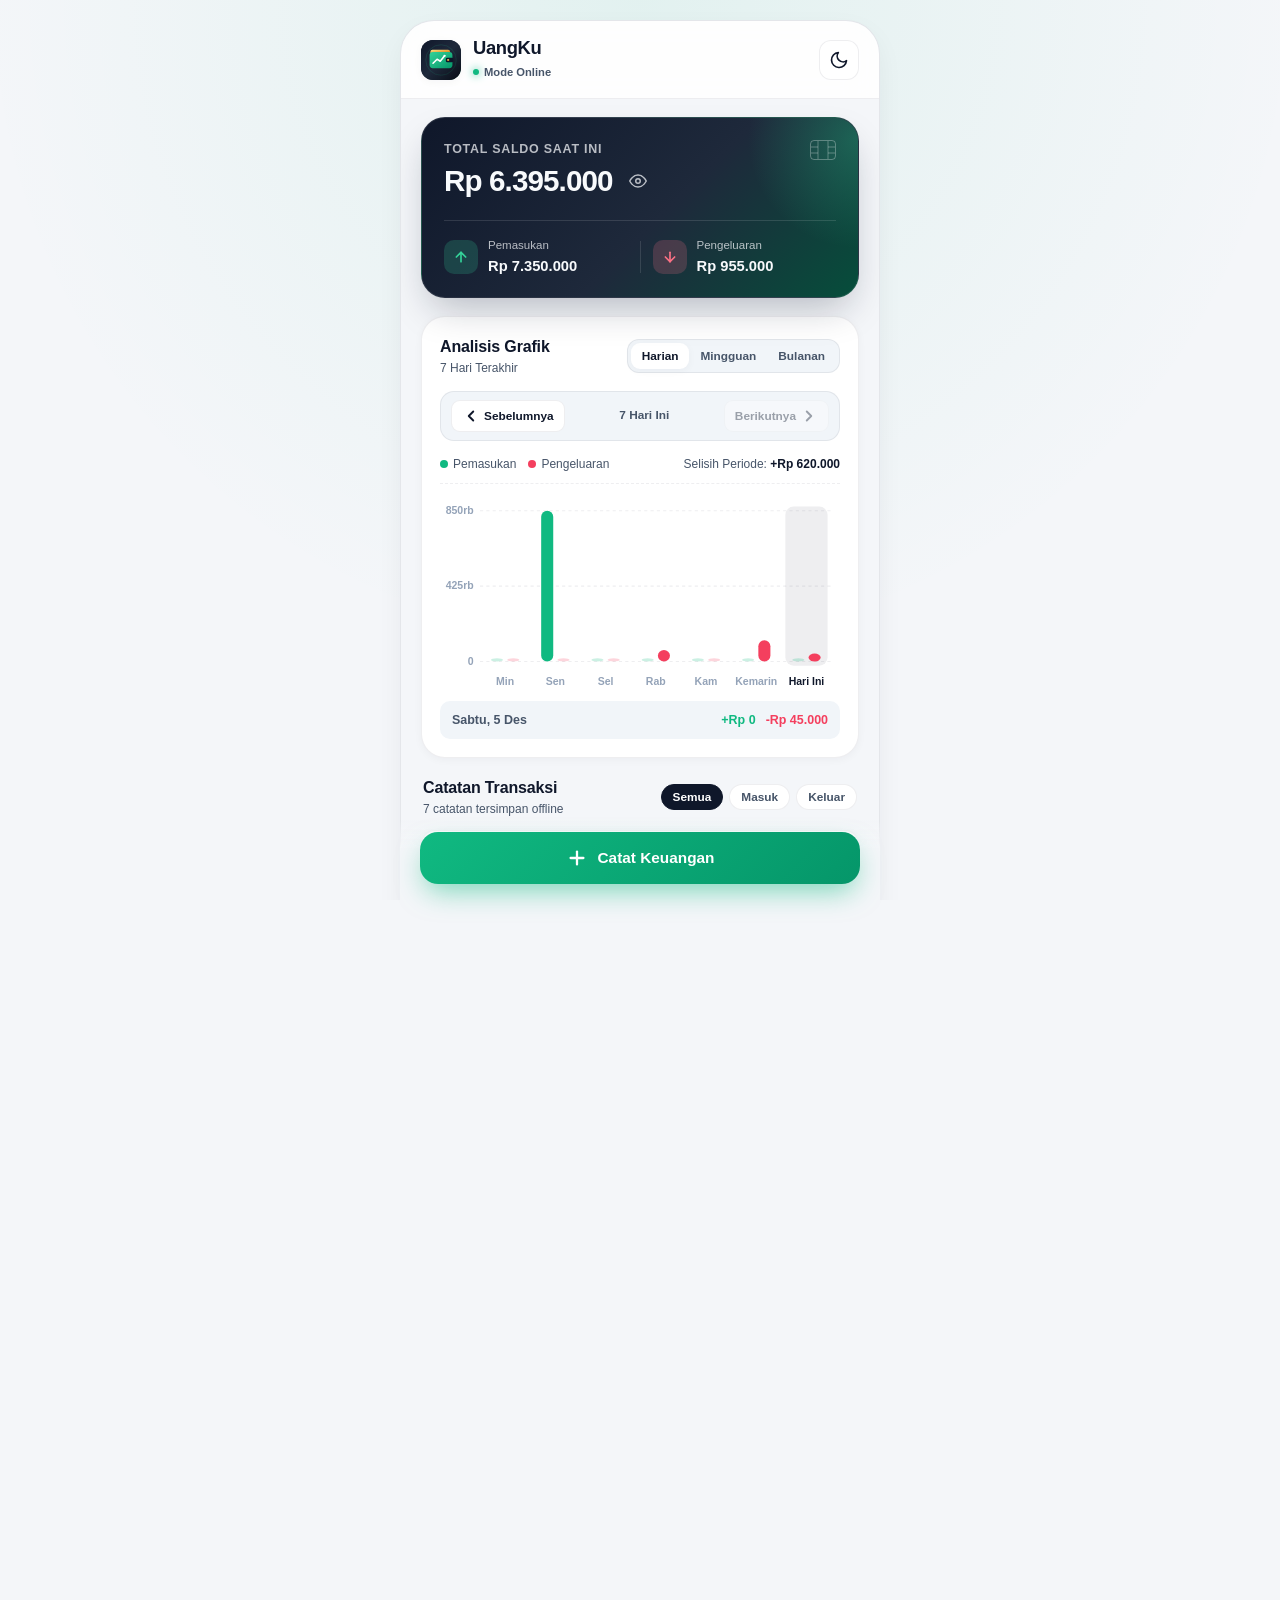
==== android-build/assets/index.html @ 5e8d602c "Aplikasi Android Pencatat Keuangan Simpel dan Ringan" ====
<!DOCTYPE html>
<html lang="id" data-theme="dark">
<head>
  <meta charset="UTF-8" />
  <meta name="viewport" content="width=device-width, initial-scale=1.0, maximum-scale=1.0, user-scalable=no, viewport-fit=cover" />
  <meta name="theme-color" content="#090D16" id="meta-theme-color" />
  <meta name="apple-mobile-web-app-capable" content="yes" />
  <meta name="apple-mobile-web-app-status-bar-style" content="black-translucent" />
  <meta name="apple-mobile-web-app-title" content="UangKu" />
  <meta name="description" content="UangKu — Aplikasi pencatat keuangan pribadi sederhana, tampilan premium, dengan grafik harian, mingguan, bulanan dan 100% offline." />
  
  <title>UangKu — Catatan Keuangan</title>
  <link rel="manifest" href="./manifest.json" />
  <link rel="icon" type="image/svg+xml" href="./icons/icon.svg" />
  <link rel="apple-touch-icon" href="./icons/icon-192.png" />
  <link rel="stylesheet" href="./styles.css" />
</head>
<body>
  <!-- Splash Screen / Opening Transition Mewah -->
  <div id="splash-screen" class="splash-screen">
    <div class="splash-content">
      <div class="splash-logo-glow"></div>
      <div class="splash-logo-wrapper">
        <svg viewBox="0 0 512 512" width="100%" height="100%" class="splash-svg-logo" aria-label="Logo UangKu">
          <defs>
            <linearGradient id="splashBg" x1="0%" y1="0%" x2="100%" y2="100%">
              <stop offset="0%" stop-color="#0F172A" />
              <stop offset="50%" stop-color="#1E293B" />
              <stop offset="100%" stop-color="#090D16" />
            </linearGradient>
            <linearGradient id="splashEmerald" x1="0%" y1="0%" x2="100%" y2="100%">
              <stop offset="0%" stop-color="#34D399" />
              <stop offset="100%" stop-color="#059669" />
            </linearGradient>
            <linearGradient id="splashGold" x1="0%" y1="0%" x2="100%" y2="100%">
              <stop offset="0%" stop-color="#FDE68A" />
              <stop offset="100%" stop-color="#D97706" />
            </linearGradient>
          </defs>
          <rect width="512" height="512" rx="115" fill="url(#splashBg)" />
          <circle cx="256" cy="256" r="195" fill="none" stroke="url(#splashEmerald)" stroke-width="5" opacity="0.28" />
          <!-- Kartu Emas Atas -->
          <path d="M146 124 H346 A26 26 0 0 1 372 150 V168 H120 V150 A26 26 0 0 1 146 124 Z" fill="url(#splashGold)" />
          <!-- Badan Dompet Hijau Zamrud -->
          <rect x="110" y="152" width="292" height="208" rx="40" fill="url(#splashEmerald)" />
          <!-- Garis Grafik Naik Putih -->
          <polyline points="154,298 206,246 246,272 302,202" fill="none" stroke="#FFFFFF" stroke-width="18" stroke-linecap="round" stroke-linejoin="round" />
          <circle cx="302" cy="202" r="12" fill="#FFFFFF" />
          <!-- Kancing Dompet Kanan -->
          <rect x="318" y="226" width="96" height="60" rx="18" fill="#0F172A" />
          <circle cx="348" cy="256" r="13" fill="url(#splashGold)" />
        </svg>
      </div>
      <h1 class="splash-title">UangKu</h1>
      <p class="splash-subtitle">Financial Simplicity &amp; Wealth</p>
      <div class="splash-spinner">
        <span class="spinner-dot"></span>
      </div>
    </div>
  </div>

  <div class="app-shell">
    <!-- Top App Bar -->
    <header class="app-header">
      <div class="brand">
        <div class="brand-logo" aria-hidden="true">
          <svg viewBox="0 0 512 512" width="100%" height="100%" class="header-svg-logo" aria-hidden="true">
            <defs>
              <linearGradient id="hdrBg" x1="0%" y1="0%" x2="100%" y2="100%">
                <stop offset="0%" stop-color="#0F172A" />
                <stop offset="50%" stop-color="#1E293B" />
                <stop offset="100%" stop-color="#090D16" />
              </linearGradient>
              <linearGradient id="hdrEmerald" x1="0%" y1="0%" x2="100%" y2="100%">
                <stop offset="0%" stop-color="#34D399" />
                <stop offset="100%" stop-color="#059669" />
              </linearGradient>
              <linearGradient id="hdrGold" x1="0%" y1="0%" x2="100%" y2="100%">
                <stop offset="0%" stop-color="#FDE68A" />
                <stop offset="100%" stop-color="#D97706" />
              </linearGradient>
            </defs>
            <rect width="512" height="512" rx="115" fill="url(#hdrBg)" />
            <circle cx="256" cy="256" r="195" fill="none" stroke="url(#hdrEmerald)" stroke-width="6" opacity="0.3" />
            <!-- Kartu Emas Atas -->
            <path d="M146 124 H346 A26 26 0 0 1 372 150 V168 H120 V150 A26 26 0 0 1 146 124 Z" fill="url(#hdrGold)" />
            <!-- Badan Dompet Hijau Zamrud -->
            <rect x="110" y="152" width="292" height="208" rx="40" fill="url(#hdrEmerald)" />
            <!-- Garis Grafik Naik Putih -->
            <polyline points="154,298 206,246 246,272 302,202" fill="none" stroke="#FFFFFF" stroke-width="20" stroke-linecap="round" stroke-linejoin="round" />
            <circle cx="302" cy="202" r="14" fill="#FFFFFF" />
            <!-- Kancing Dompet Kanan -->
            <rect x="318" y="226" width="96" height="60" rx="18" fill="#0F172A" />
            <circle cx="348" cy="256" r="14" fill="url(#hdrGold)" />
          </svg>
        </div>
        <div class="brand-text">
          <h1>UangKu</h1>
          <span class="status-badge" id="offline-badge">
            <span class="status-dot"></span>
            <span id="status-text">Mode Offline</span>
          </span>
        </div>
      </div>

      <div class="header-actions">
        <!-- Toggle Light / Dark Mode -->
        <button type="button" id="btn-theme-toggle" class="icon-btn" title="Ganti Tema Terang / Gelap" aria-label="Ganti Tema">
          <!-- Sun icon (shown in dark mode) -->
          <svg class="icon-sun" width="20" height="20" viewBox="0 0 24 24" fill="none" stroke="currentColor" stroke-width="2" stroke-linecap="round" stroke-linejoin="round">
            <circle cx="12" cy="12" r="5" />
            <line x1="12" y1="1" x2="12" y2="3" />
            <line x1="12" y1="21" x2="12" y2="23" />
            <line x1="4.22" y1="4.22" x2="5.64" y2="5.64" />
            <line x1="18.36" y1="18.36" x2="19.78" y2="19.78" />
            <line x1="1" y1="12" x2="3" y2="12" />
            <line x1="21" y1="12" x2="23" y2="12" />
            <line x1="4.22" y1="19.78" x2="5.64" y2="18.36" />
            <line x1="18.36" y1="5.64" x2="19.78" y2="4.22" />
          </svg>
          <!-- Moon icon (shown in light mode) -->
          <svg class="icon-moon" width="20" height="20" viewBox="0 0 24 24" fill="none" stroke="currentColor" stroke-width="2" stroke-linecap="round" stroke-linejoin="round">
            <path d="M21 12.79A9 9 0 1 1 11.21 3 7 7 0 0 0 21 12.79z" />
          </svg>
        </button>
      </div>
    </header>

    <!-- Main Scrollable Content -->
    <main class="app-content">
      <!-- Premium Hero Balance Card -->
      <section class="balance-card" aria-label="Ringkasan Saldo">
        <div class="balance-card-glow"></div>
        <div class="balance-top">
          <div>
            <p class="balance-label">Total Saldo Saat Ini</p>
            <div class="balance-amount-row">
              <h2 id="total-balance" class="balance-amount">Rp 0</h2>
              <button type="button" id="btn-toggle-visibility" class="eye-btn" aria-label="Sembunyikan atau tampilkan nominal">
                <svg id="eye-open" width="18" height="18" viewBox="0 0 24 24" fill="none" stroke="currentColor" stroke-width="2" stroke-linecap="round" stroke-linejoin="round">
                  <path d="M1 12s4-8 11-8 11 8 11 8-4 8-11 8-11-8-11-8z" />
                  <circle cx="12" cy="12" r="3" />
                </svg>
                <svg id="eye-closed" class="hidden" width="18" height="18" viewBox="0 0 24 24" fill="none" stroke="currentColor" stroke-width="2" stroke-linecap="round" stroke-linejoin="round">
                  <path d="M17.94 17.94A10.07 10.07 0 0 1 12 20c-7 0-11-8-11-8a18.45 18.45 0 0 1 5.06-5.94M9.9 4.24A9.12 9.12 0 0 1 12 4c7 0 11 8 11 8a18.5 18.5 0 0 1-2.16 3.19m-6.72-1.07a3 3 0 1 1-4.24-4.24" />
                  <line x1="1" y1="1" x2="23" y2="23" />
                </svg>
              </button>
            </div>
          </div>
          <span class="card-chip" aria-hidden="true">
            <svg width="26" height="20" viewBox="0 0 26 20" fill="none">
              <rect x="0.5" y="0.5" width="25" height="19" rx="3.5" stroke="currentColor" stroke-opacity="0.35"/>
              <path d="M8 1V19M18 1V19M1 7H8M18 7H25M1 13H8M18 13H25" stroke="currentColor" stroke-opacity="0.35"/>
            </svg>
          </span>
        </div>

        <div class="balance-stats">
          <div class="stat-box income">
            <div class="stat-icon">
              <svg width="16" height="16" viewBox="0 0 24 24" fill="none" stroke="currentColor" stroke-width="2.5" stroke-linecap="round" stroke-linejoin="round">
                <line x1="12" y1="19" x2="12" y2="5" />
                <polyline points="5 12 12 5 19 12" />
              </svg>
            </div>
            <div class="stat-info">
              <span>Pemasukan</span>
              <strong id="period-income">Rp 0</strong>
            </div>
          </div>

          <div class="stat-divider"></div>

          <div class="stat-box expense">
            <div class="stat-icon">
              <svg width="16" height="16" viewBox="0 0 24 24" fill="none" stroke="currentColor" stroke-width="2.5" stroke-linecap="round" stroke-linejoin="round">
                <line x1="12" y1="5" x2="12" y2="19" />
                <polyline points="19 12 12 19 5 12" />
              </svg>
            </div>
            <div class="stat-info">
              <span>Pengeluaran</span>
              <strong id="period-expense">Rp 0</strong>
            </div>
          </div>
        </div>
      </section>

      <!-- Financial Analytics Chart Section (Harian, Mingguan, Bulanan) -->
      <section class="card-surface chart-section" aria-label="Grafik Keuangan">
        <div class="section-header">
          <div>
            <h3 class="section-title">Analisis Grafik</h3>
            <p class="section-subtitle" id="chart-range-label">7 Hari Terakhir</p>
          </div>

          <!-- Period Segmented Control -->
          <div class="segmented-control" role="tablist" aria-label="Periode Grafik">
            <button type="button" role="tab" aria-selected="true" class="segment-btn active" data-period="daily">Harian</button>
            <button type="button" role="tab" aria-selected="false" class="segment-btn" data-period="weekly">Mingguan</button>
            <button type="button" role="tab" aria-selected="false" class="segment-btn" data-period="monthly">Bulanan</button>
          </div>
        </div>

        <!-- Navigation Slider / Stepper (Bisa geser ke hari/periode sebelumnya) -->
        <div class="chart-navigator" id="chart-navigator">
          <button type="button" id="btn-chart-prev" class="nav-arrow-btn" aria-label="Lihat periode sebelumnya" title="Geser ke hari/periode sebelumnya">
            <svg width="18" height="18" viewBox="0 0 24 24" fill="none" stroke="currentColor" stroke-width="2.5" stroke-linecap="round" stroke-linejoin="round">
              <polyline points="15 18 9 12 15 6" />
            </svg>
            <span class="nav-btn-text">Sebelumnya</span>
          </button>

          <span class="nav-current-window" id="chart-window-label">Rentang Terkini</span>

          <div class="nav-right-controls">
            <button type="button" id="btn-chart-reset" class="nav-reset-btn hidden" title="Kembali ke Hari Ini">
              Hari Ini
            </button>
            <button type="button" id="btn-chart-next" class="nav-arrow-btn" aria-label="Lihat periode berikutnya" title="Geser ke hari/periode berikutnya" disabled>
              <span class="nav-btn-text">Berikutnya</span>
              <svg width="18" height="18" viewBox="0 0 24 24" fill="none" stroke="currentColor" stroke-width="2.5" stroke-linecap="round" stroke-linejoin="round">
                <polyline points="9 18 15 12 9 6" />
              </svg>
            </button>
          </div>
        </div>

        <!-- Legend & Net Flow -->
        <div class="chart-meta">
          <div class="chart-legend">
            <span class="legend-item">
              <span class="legend-dot income-dot"></span> Pemasukan
            </span>
            <span class="legend-item">
              <span class="legend-dot expense-dot"></span> Pengeluaran
            </span>
          </div>
          <div class="chart-net" id="chart-net-summary">
            Selisih: <strong>Rp 0</strong>
          </div>
        </div>

        <!-- Interactive SVG Bar & Trend Chart -->
        <div class="chart-container" id="chart-container">
          <!-- Rendered dynamically by app.js -->
        </div>

        <!-- Selected Bar Detail Pill -->
        <div class="chart-tooltip-bar" id="chart-detail-bar">
          <span class="detail-period" id="detail-period-name">Pilih batang grafik untuk detail</span>
          <div class="detail-values">
            <span class="detail-in" id="detail-in">+Rp 0</span>
            <span class="detail-out" id="detail-out">-Rp 0</span>
          </div>
        </div>
      </section>

      <!-- Recent Transactions List -->
      <section class="transactions-section" aria-label="Riwayat Catatan">
        <div class="section-header tx-header">
          <div>
            <h3 class="section-title">Catatan Transaksi</h3>
            <p class="section-subtitle" id="tx-count-label">Semua catatan tersimpan di perangkat</p>
          </div>

          <!-- Simple Filter Pills -->
          <div class="filter-pills">
            <button type="button" class="pill-btn active" data-filter="all">Semua</button>
            <button type="button" class="pill-btn" data-filter="income">Masuk</button>
            <button type="button" class="pill-btn" data-filter="expense">Keluar</button>
          </div>
        </div>

        <!-- Fitur Search Transaksi -->
        <div class="search-box-wrapper">
          <svg class="search-icon" width="16" height="16" viewBox="0 0 24 24" fill="none" stroke="currentColor" stroke-width="2.5" stroke-linecap="round" stroke-linejoin="round">
            <circle cx="11" cy="11" r="8" />
            <line x1="21" y1="21" x2="16.65" y2="16.65" />
          </svg>
          <input
            type="search"
            id="tx-search-input"
            class="search-input"
            placeholder="Cari transaksi (contoh: makan, kopi, gaji)..."
            autocomplete="off"
          />
          <button type="button" id="btn-clear-search" class="clear-search-btn hidden" aria-label="Hapus pencarian">
            <svg width="14" height="14" viewBox="0 0 24 24" fill="none" stroke="currentColor" stroke-width="2.5" stroke-linecap="round" stroke-linejoin="round">
              <line x1="18" y1="6" x2="6" y2="18" />
              <line x1="6" y1="6" x2="18" y2="18" />
            </svg>
          </button>
        </div>

        <div id="transactions-list" class="transactions-list">
          <!-- Rendered dynamically by app.js -->
        </div>

        <!-- Pagination Controls (Next Page / Prev Page) -->
        <div class="pagination-container" id="pagination-container">
          <button type="button" id="btn-prev-page" class="page-nav-btn" disabled aria-label="Halaman Sebelumnya">
            <svg width="16" height="16" viewBox="0 0 24 24" fill="none" stroke="currentColor" stroke-width="2.5" stroke-linecap="round" stroke-linejoin="round">
              <polyline points="15 18 9 12 15 6" />
            </svg>
            <span>Sebelumnya</span>
          </button>
          <span class="page-indicator" id="page-indicator">Hal 1 dari 1</span>
          <button type="button" id="btn-next-page" class="page-nav-btn" disabled aria-label="Halaman Selanjutnya">
            <span>Next Page</span>
            <svg width="16" height="16" viewBox="0 0 24 24" fill="none" stroke="currentColor" stroke-width="2.5" stroke-linecap="round" stroke-linejoin="round">
              <polyline points="9 18 15 12 9 6" />
            </svg>
          </button>
        </div>
      </section>
    </main>

    <!-- Bottom Action Bar with Floating Add Button -->
    <div class="bottom-bar">
      <button type="button" id="btn-add-tx" class="fab-primary" aria-label="Catat Transaksi Baru">
        <svg width="22" height="22" viewBox="0 0 24 24" fill="none" stroke="currentColor" stroke-width="2.5" stroke-linecap="round" stroke-linejoin="round">
          <line x1="12" y1="5" x2="12" y2="19" />
          <line x1="5" y1="12" x2="19" y2="12" />
        </svg>
        <span>Catat Keuangan</span>
      </button>
    </div>
  </div>

  <!-- Modal Bottom Sheet: Tambah / Edit Catatan -->
  <div id="tx-modal" class="modal-overlay hidden" role="dialog" aria-modal="true" aria-labelledby="modal-title">
    <div class="modal-sheet">
      <div class="sheet-handle"></div>
      <div class="modal-header">
        <h3 id="modal-title">Catat Keuangan</h3>
        <button type="button" id="btn-close-modal" class="icon-btn close-btn" aria-label="Tutup">
          <svg width="20" height="20" viewBox="0 0 24 24" fill="none" stroke="currentColor" stroke-width="2" stroke-linecap="round" stroke-linejoin="round">
            <line x1="18" y1="6" x2="6" y2="18" />
            <line x1="6" y1="6" x2="18" y2="18" />
          </svg>
        </button>
      </div>

      <form id="tx-form" autocomplete="off">
        <input type="hidden" id="tx-id" value="" />

        <!-- Type Switcher (Pengeluaran / Pemasukan) -->
        <div class="type-switcher">
          <button type="button" class="type-btn active expense-mode" data-type="expense" id="type-expense">
            <svg width="16" height="16" viewBox="0 0 24 24" fill="none" stroke="currentColor" stroke-width="2.5" stroke-linecap="round" stroke-linejoin="round">
              <line x1="12" y1="5" x2="12" y2="19" />
              <polyline points="19 12 12 19 5 12" />
            </svg>
            Pengeluaran
          </button>
          <button type="button" class="type-btn income-mode" data-type="income" id="type-income">
            <svg width="16" height="16" viewBox="0 0 24 24" fill="none" stroke="currentColor" stroke-width="2.5" stroke-linecap="round" stroke-linejoin="round">
              <line x1="12" y1="19" x2="12" y2="5" />
              <polyline points="5 12 12 5 19 12" />
            </svg>
            Pemasukan
          </button>
        </div>

        <!-- Nominal Input -->
        <div class="form-group amount-input-group">
          <label for="tx-amount">Nominal (Rp)</label>
          <div class="amount-field-wrapper">
            <span class="currency-prefix">Rp</span>
            <input
              type="text"
              inputmode="numeric"
              id="tx-amount"
              placeholder="0"
              required
              aria-required="true"
            />
          </div>
          <!-- Quick Nominal Chips -->
          <div class="quick-amounts">
            <button type="button" class="chip-amount" data-val="10000">+10 Rb</button>
            <button type="button" class="chip-amount" data-val="25000">+25 Rb</button>
            <button type="button" class="chip-amount" data-val="50000">+50 Rb</button>
            <button type="button" class="chip-amount" data-val="100000">+100 Rb</button>
          </div>
        </div>

        <!-- Category Grid -->
        <div class="form-group">
          <label>Kategori</label>
          <div class="category-grid" id="category-grid">
            <!-- Populated by JS based on income/expense -->
          </div>
        </div>

        <!-- Note Row -->
        <div class="form-group">
          <label for="tx-note">Catatan (Opsional)</label>
          <input type="text" id="tx-note" placeholder="Contoh: Makan siang" maxlength="60" />
        </div>

        <!-- Date & Time Row -->
        <div class="form-row">
          <div class="form-group flex-1">
            <label for="tx-date">Tanggal</label>
            <input type="date" id="tx-date" required />
          </div>
          <div class="form-group time-group">
            <label for="tx-time">Jam</label>
            <input type="time" id="tx-time" required />
          </div>
        </div>

        <div class="modal-actions">
          <button type="button" id="btn-delete-tx" class="btn-danger hidden">
            <svg width="16" height="16" viewBox="0 0 24 24" fill="none" stroke="currentColor" stroke-width="2.5" stroke-linecap="round" stroke-linejoin="round">
              <polyline points="3 6 5 6 21 6"></polyline>
              <path d="M19 6v14a2 2 0 0 1-2 2H7a2 2 0 0 1-2-2V6m3 0V4a2 2 0 0 1 2-2h4a2 2 0 0 1 2 2v2"></path>
              <line x1="10" y1="11" x2="10" y2="17"></line>
              <line x1="14" y1="11" x2="14" y2="17"></line>
            </svg>
            Hapus Catatan
          </button>
          <button type="submit" class="btn-submit" id="btn-save-tx">Simpan Catatan</button>
        </div>
      </form>
    </div>
  </div>

  <!-- Dialog Konfirmasi Hapus Transaksi -->
  <div id="delete-confirm-modal" class="modal-overlay hidden" role="dialog" aria-modal="true" aria-labelledby="confirm-title">
    <div class="modal-sheet confirm-sheet">
      <div class="confirm-icon-box">
        <svg width="28" height="28" viewBox="0 0 24 24" fill="none" stroke="currentColor" stroke-width="2.5" stroke-linecap="round" stroke-linejoin="round">
          <polyline points="3 6 5 6 21 6"></polyline>
          <path d="M19 6v14a2 2 0 0 1-2 2H7a2 2 0 0 1-2-2V6m3 0V4a2 2 0 0 1 2-2h4a2 2 0 0 1 2 2v2"></path>
          <line x1="10" y1="11" x2="10" y2="17"></line>
          <line x1="14" y1="11" x2="14" y2="17"></line>
        </svg>
      </div>
      <h3 id="confirm-title" class="confirm-title">Hapus Catatan Ini?</h3>
      <p class="confirm-desc" id="confirm-tx-info">Catatan transaksi yang dipilih akan dihapus secara permanen dari perangkat Anda.</p>
      <div class="confirm-actions">
        <button type="button" id="btn-cancel-delete" class="btn-cancel">Batal</button>
        <button type="button" id="btn-confirm-delete" class="btn-confirm-danger">Ya, Hapus</button>
      </div>
    </div>
  </div>

  <script src="./app.js"></script>
</body>
</html>
---- android-build/assets/styles.css ----
/* ==========================================================================
   UangKu — Clean Minimalist Light / Dark Premium Design System
   100% Offline Ready (System UI Fonts & Native SVG Graphics)
   ========================================================================== */

:root {
  /* Light Theme (Clean Minimalist) */
  --bg-primary: #F4F6F9;
  --bg-surface: #FFFFFF;
  --bg-elevated: #F1F5F9;
  --bg-glass: rgba(255, 255, 255, 0.86);
  --text-primary: #0F172A;
  --text-secondary: #475569;
  --text-muted: #94A3B8;
  --border-subtle: rgba(15, 23, 42, 0.07);
  --border-focus: rgba(16, 185, 129, 0.45);

  /* Brand & Semantic Accents */
  --accent-primary: #10B981;
  --accent-primary-dark: #059669;
  --accent-soft: rgba(16, 185, 129, 0.12);

  --income-color: #10B981;
  --income-soft: rgba(16, 185, 129, 0.12);
  --expense-color: #F43F5E;
  --expense-soft: rgba(244, 63, 94, 0.12);

  /* Hero Card (Always Rich Premium Contrast) */
  --hero-bg: linear-gradient(135deg, #0F172A 0%, #1E293B 55%, #064E3B 100%);
  --hero-text: #F8FAFC;
  --hero-subtext: rgba(248, 250, 252, 0.72);

  /* Shadows & Radii */
  --shadow-sm: 0 2px 8px rgba(15, 23, 42, 0.04);
  --shadow-md: 0 10px 30px -5px rgba(15, 23, 42, 0.07);
  --shadow-hero: 0 18px 38px -10px rgba(15, 23, 42, 0.28);
  --radius-xl: 24px;
  --radius-lg: 18px;
  --radius-md: 14px;
  --radius-sm: 10px;
}

html[data-theme="dark"] {
  --bg-primary: #090D16;
  --bg-surface: #121826;
  --bg-elevated: #1E293B;
  --bg-glass: rgba(18, 24, 38, 0.85);
  --text-primary: #F8FAFC;
  --text-secondary: #94A3B8;
  --text-muted: #64748B;
  --border-subtle: rgba(255, 255, 255, 0.07);
  --border-focus: rgba(52, 211, 153, 0.5);

  --accent-primary: #10B981;
  --accent-primary-dark: #059669;
  --accent-soft: rgba(16, 185, 129, 0.15);

  --income-color: #34D399;
  --income-soft: rgba(52, 211, 153, 0.14);
  --expense-color: #FB7185;
  --expense-soft: rgba(251, 113, 133, 0.14);

  --hero-bg: linear-gradient(135deg, #131C31 0%, #0F172A 50%, #064E3B 100%);
  --shadow-sm: 0 2px 10px rgba(0, 0, 0, 0.25);
  --shadow-md: 0 12px 32px -4px rgba(0, 0, 0, 0.4);
  --shadow-hero: 0 20px 42px -10px rgba(0, 0, 0, 0.6);
}

/* Reset & Base */
*,
*::before,
*::after {
  box-sizing: border-box;
  margin: 0;
  padding: 0;
  -webkit-tap-highlight-color: transparent;
}

html,
body {
  height: 100%;
  background-color: var(--bg-primary);
  color: var(--text-primary);
  font-family: -apple-system, BlinkMacSystemFont, "Segoe UI", Roboto, "Plus Jakarta Sans", Inter, Helvetica, Arial, sans-serif;
  font-size: 16px;
  line-height: 1.5;
  -webkit-font-smoothing: antialiased;
  transition: background-color 0.25s ease, color 0.25s ease;
  overflow-x: hidden;
}

button,
input {
  font-family: inherit;
  color: inherit;
  border: none;
  background: none;
  outline: none;
}

button {
  cursor: pointer;
  user-select: none;
}

.hidden {
  display: none !important;
}

/* Splash Screen / Opening Transition Mewah */
.splash-screen {
  position: fixed;
  inset: 0;
  z-index: 9999;
  background: radial-gradient(circle at 50% 30%, #1E293B 0%, #0F172A 50%, #090D16 100%);
  display: flex;
  align-items: center;
  justify-content: center;
  transition: opacity 0.6s cubic-bezier(0.22, 1, 0.36, 1), visibility 0.6s ease;
  pointer-events: all;
}

.splash-screen.fade-out {
  opacity: 0;
  visibility: hidden;
  pointer-events: none;
}

.splash-content {
  display: flex;
  flex-direction: column;
  align-items: center;
  text-align: center;
  position: relative;
  animation: splashPop 0.8s cubic-bezier(0.22, 1, 0.36, 1) forwards;
}

@keyframes splashPop {
  0% {
    opacity: 0;
    transform: scale(0.85) translateY(20px);
  }
  100% {
    opacity: 1;
    transform: scale(1) translateY(0);
  }
}

.splash-logo-glow {
  position: absolute;
  top: -20px;
  width: 140px;
  height: 140px;
  border-radius: 50%;
  background: radial-gradient(circle, rgba(16, 185, 129, 0.35) 0%, transparent 70%);
  filter: blur(10px);
  animation: pulseGlow 2.5s infinite ease-in-out;
}

@keyframes pulseGlow {
  0%, 100% { transform: scale(1); opacity: 0.6; }
  50% { transform: scale(1.25); opacity: 0.9; }
}

.splash-logo-wrapper {
  width: 88px;
  height: 88px;
  border-radius: 24px;
  overflow: hidden;
  position: relative;
  z-index: 2;
  box-shadow: 0 16px 36px -8px rgba(0, 0, 0, 0.6), 0 0 0 1px rgba(255, 255, 255, 0.12);
  margin-bottom: 16px;
  display: flex;
  align-items: center;
  justify-content: center;
}

.splash-img,
.splash-svg-logo {
  width: 100%;
  height: 100%;
  object-fit: cover;
  display: block;
}

.splash-title {
  font-size: 1.75rem;
  font-weight: 800;
  letter-spacing: -0.02em;
  color: #FFFFFF;
  margin-bottom: 4px;
  background: linear-gradient(135deg, #FFFFFF 0%, #E2E8F0 60%, #34D399 100%);
  -webkit-background-clip: text;
  -webkit-text-fill-color: transparent;
}

.splash-subtitle {
  font-size: 0.8rem;
  color: rgba(248, 250, 252, 0.65);
  font-weight: 500;
  letter-spacing: 0.05em;
  margin-bottom: 24px;
}

.splash-spinner {
  display: flex;
  align-items: center;
  justify-content: center;
  width: 28px;
  height: 28px;
  border-radius: 50%;
  border: 2.5px solid rgba(255, 255, 255, 0.1);
  border-top-color: var(--accent-primary);
  animation: spin 0.8s linear infinite;
}

@keyframes spin {
  to { transform: rotate(360deg); }
}
.app-shell {
  max-width: 480px;
  min-height: 100dvh;
  margin: 0 auto;
  display: flex;
  flex-direction: column;
  position: relative;
  padding-bottom: 96px;
}

@media (min-width: 520px) {
  body {
    padding: 20px 0;
    background-image: radial-gradient(circle at 50% 0%, rgba(16, 185, 129, 0.08), transparent 60%);
  }
  .app-shell {
    min-height: calc(100dvh - 40px);
    border-radius: 34px;
    border: 1px solid var(--border-subtle);
    box-shadow: var(--shadow-md);
    background-color: var(--bg-primary);
    overflow: hidden;
  }
}

/* Header */
.app-header {
  position: sticky;
  top: 0;
  z-index: 20;
  display: flex;
  align-items: center;
  justify-content: space-between;
  padding: 16px 20px;
  background: var(--bg-glass);
  backdrop-filter: blur(16px);
  -webkit-backdrop-filter: blur(16px);
  border-bottom: 1px solid var(--border-subtle);
}

.brand {
  display: flex;
  align-items: center;
  gap: 12px;
}

.brand-logo {
  width: 40px;
  height: 40px;
  border-radius: 12px;
  overflow: hidden;
  box-shadow: var(--shadow-sm);
  flex-shrink: 0;
  display: flex;
  align-items: center;
  justify-content: center;
  background: var(--hero-bg);
}

.brand-logo img,
.header-svg-logo {
  width: 100%;
  height: 100%;
  object-fit: cover;
  display: block;
}

.brand-text h1 {
  font-size: 1.15rem;
  font-weight: 800;
  letter-spacing: -0.02em;
  line-height: 1.15;
}

.status-badge {
  display: inline-flex;
  align-items: center;
  gap: 5px;
  font-size: 0.7rem;
  font-weight: 600;
  color: var(--text-secondary);
  margin-top: 2px;
}

.status-dot {
  width: 6px;
  height: 6px;
  border-radius: 50%;
  background-color: var(--income-color);
  box-shadow: 0 0 8px var(--income-color);
}

.header-actions {
  display: flex;
  align-items: center;
  gap: 8px;
}

.icon-btn {
  width: 40px;
  height: 40px;
  border-radius: 12px;
  background-color: var(--bg-surface);
  border: 1px solid var(--border-subtle);
  display: inline-flex;
  align-items: center;
  justify-content: center;
  color: var(--text-primary);
  transition: transform 0.15s ease, background-color 0.2s ease;
}

.icon-btn:active {
  transform: scale(0.93);
}

.install-pill {
  width: auto;
  padding: 0 12px;
  gap: 6px;
  font-size: 0.78rem;
  font-weight: 700;
  color: var(--accent-primary);
  border-color: var(--border-focus);
  background: var(--accent-soft);
}

html[data-theme="dark"] .icon-sun {
  display: block;
}
html[data-theme="dark"] .icon-moon {
  display: none;
}
html[data-theme="light"] .icon-sun {
  display: none;
}
html[data-theme="light"] .icon-moon {
  display: block;
}

/* Main Content */
.app-content {
  padding: 18px 20px;
  display: flex;
  flex-direction: column;
  gap: 18px;
}

/* Hero Balance Card */
.balance-card {
  position: relative;
  overflow: hidden;
  border-radius: var(--radius-xl);
  background: var(--hero-bg);
  color: var(--hero-text);
  padding: 22px 22px 20px;
  box-shadow: var(--shadow-hero);
  border: 1px solid rgba(255, 255, 255, 0.1);
}

.balance-card-glow {
  position: absolute;
  top: -50%;
  right: -25%;
  width: 220px;
  height: 220px;
  background: radial-gradient(circle, rgba(52, 211, 153, 0.28) 0%, transparent 70%);
  pointer-events: none;
}

.balance-top {
  display: flex;
  justify-content: space-between;
  align-items: flex-start;
  position: relative;
  z-index: 1;
}

.balance-label {
  font-size: 0.78rem;
  font-weight: 600;
  text-transform: uppercase;
  letter-spacing: 0.06em;
  color: var(--hero-subtext);
  margin-bottom: 4px;
}

.balance-amount-row {
  display: flex;
  align-items: center;
  gap: 10px;
}

.balance-amount {
  font-size: 1.85rem;
  font-weight: 800;
  letter-spacing: -0.03em;
  line-height: 1.2;
}

.eye-btn {
  color: var(--hero-subtext);
  padding: 6px;
  border-radius: 8px;
  display: inline-flex;
  align-items: center;
  justify-content: center;
  transition: color 0.2s, background-color 0.2s;
}

.eye-btn:hover {
  color: #FFFFFF;
  background: rgba(255, 255, 255, 0.1);
}

.card-chip {
  color: rgba(255, 255, 255, 0.85);
}

.balance-stats {
  margin-top: 22px;
  padding-top: 16px;
  border-top: 1px solid rgba(255, 255, 255, 0.12);
  display: flex;
  align-items: center;
  justify-content: space-between;
  gap: 12px;
  position: relative;
  z-index: 1;
}

.stat-box {
  flex: 1;
  display: flex;
  align-items: center;
  gap: 10px;
  min-width: 0;
}

.stat-icon {
  width: 34px;
  height: 34px;
  border-radius: 10px;
  display: flex;
  align-items: center;
  justify-content: center;
  flex-shrink: 0;
}

.stat-box.income .stat-icon {
  background: rgba(52, 211, 153, 0.2);
  color: #34D399;
}

.stat-box.expense .stat-icon {
  background: rgba(251, 113, 133, 0.2);
  color: #FB7185;
}

.stat-info {
  display: flex;
  flex-direction: column;
  min-width: 0;
}

.stat-info span {
  font-size: 0.72rem;
  color: var(--hero-subtext);
}

.stat-info strong {
  font-size: 0.92rem;
  font-weight: 700;
  white-space: nowrap;
  overflow: hidden;
  text-overflow: ellipsis;
}

.stat-divider {
  width: 1px;
  height: 32px;
  background: rgba(255, 255, 255, 0.12);
}

/* Card Surface & Chart Section */
.card-surface {
  background-color: var(--bg-surface);
  border-radius: var(--radius-xl);
  padding: 18px;
  border: 1px solid var(--border-subtle);
  box-shadow: var(--shadow-sm);
}

.section-header {
  display: flex;
  align-items: center;
  justify-content: space-between;
  gap: 10px;
  flex-wrap: wrap;
}

.section-title {
  font-size: 1rem;
  font-weight: 700;
  letter-spacing: -0.01em;
}

.section-subtitle {
  font-size: 0.75rem;
  color: var(--text-secondary);
}

/* Segmented Control (Harian / Mingguan / Bulanan) */
.segmented-control {
  display: inline-flex;
  background-color: var(--bg-elevated);
  padding: 3px;
  border-radius: 12px;
  border: 1px solid var(--border-subtle);
}

.segment-btn {
  padding: 6px 11px;
  font-size: 0.74rem;
  font-weight: 600;
  color: var(--text-secondary);
  border-radius: 9px;
  transition: all 0.2s ease;
}

.segment-btn.active {
  background-color: var(--bg-surface);
  color: var(--text-primary);
  box-shadow: var(--shadow-sm);
}

/* Chart Navigator (Geser ke Hari/Periode Sebelumnya) */
.chart-navigator {
  display: flex;
  align-items: center;
  justify-content: space-between;
  gap: 8px;
  margin-top: 14px;
  padding: 8px 10px;
  background-color: var(--bg-elevated);
  border-radius: var(--radius-md);
  border: 1px solid var(--border-subtle);
}

.nav-arrow-btn {
  display: inline-flex;
  align-items: center;
  gap: 4px;
  padding: 6px 10px;
  border-radius: 9px;
  background-color: var(--bg-surface);
  border: 1px solid var(--border-subtle);
  color: var(--text-primary);
  font-size: 0.74rem;
  font-weight: 700;
  transition: all 0.15s ease;
}

.nav-arrow-btn:active:not(:disabled) {
  transform: scale(0.95);
  background-color: var(--accent-soft);
  color: var(--accent-primary);
}

.nav-arrow-btn:disabled {
  opacity: 0.38;
  cursor: not-allowed;
  pointer-events: none;
}

.nav-btn-text {
  display: inline;
}

@media (max-width: 360px) {
  .nav-btn-text {
    display: none;
  }
}

.nav-current-window {
  font-size: 0.74rem;
  font-weight: 700;
  color: var(--text-secondary);
  text-align: center;
  flex: 1;
  white-space: nowrap;
  overflow: hidden;
  text-overflow: ellipsis;
}

.nav-right-controls {
  display: flex;
  align-items: center;
  gap: 6px;
}

.nav-reset-btn {
  font-size: 0.7rem;
  font-weight: 700;
  padding: 5px 8px;
  border-radius: 8px;
  background-color: var(--accent-soft);
  color: var(--accent-primary);
  border: 1px solid var(--border-focus);
  transition: transform 0.15s ease;
}

.nav-reset-btn:active {
  transform: scale(0.93);
}

/* Chart Legend & Meta */
.chart-meta {
  display: flex;
  align-items: center;
  justify-content: space-between;
  margin-top: 14px;
  padding-bottom: 10px;
  border-bottom: 1px dashed var(--border-subtle);
  font-size: 0.75rem;
}

.chart-legend {
  display: flex;
  align-items: center;
  gap: 12px;
  color: var(--text-secondary);
}

.legend-item {
  display: inline-flex;
  align-items: center;
  gap: 5px;
  font-weight: 500;
}

.legend-dot {
  width: 8px;
  height: 8px;
  border-radius: 50%;
}

.income-dot {
  background-color: var(--income-color);
}

.expense-dot {
  background-color: var(--expense-color);
}

.chart-net {
  color: var(--text-secondary);
}

.chart-net strong {
  color: var(--text-primary);
  font-weight: 700;
}

/* Interactive SVG Chart Area */
.chart-container {
  width: 100%;
  height: 195px;
  margin-top: 12px;
  position: relative;
  user-select: none;
}

.chart-svg {
  width: 100%;
  height: 100%;
  overflow: visible;
}

.chart-grid-line {
  stroke: var(--border-subtle);
  stroke-dasharray: 3 3;
  stroke-width: 1;
}

.chart-axis-text {
  fill: var(--text-muted);
  font-size: 10px;
  font-weight: 600;
}

.chart-group {
  cursor: pointer;
}

.chart-group .bar-hit-area {
  fill: transparent;
  rx: 8px;
  transition: fill 0.15s ease;
}

.chart-group:hover .bar-hit-area,
.chart-group.selected .bar-hit-area {
  fill: var(--border-subtle);
}

.bar-income {
  fill: var(--income-color);
  transition: height 0.35s cubic-bezier(0.22, 1, 0.36, 1), y 0.35s cubic-bezier(0.22, 1, 0.36, 1);
}

.bar-expense {
  fill: var(--expense-color);
  transition: height 0.35s cubic-bezier(0.22, 1, 0.36, 1), y 0.35s cubic-bezier(0.22, 1, 0.36, 1);
}

.chart-group.selected .chart-axis-text {
  fill: var(--text-primary);
  font-weight: 800;
}

/* Selected Bar Detail Footer */
.chart-tooltip-bar {
  margin-top: 10px;
  padding: 10px 12px;
  border-radius: var(--radius-sm);
  background-color: var(--bg-elevated);
  display: flex;
  align-items: center;
  justify-content: space-between;
  font-size: 0.78rem;
}

.detail-period {
  font-weight: 600;
  color: var(--text-secondary);
}

.detail-values {
  display: flex;
  align-items: center;
  gap: 10px;
  font-weight: 700;
}

.detail-in {
  color: var(--income-color);
}

.detail-out {
  color: var(--expense-color);
}

/* Transactions List Section */
.transactions-section {
  display: flex;
  flex-direction: column;
  gap: 12px;
}

.tx-header {
  padding: 0 2px;
}

.filter-pills {
  display: flex;
  gap: 6px;
}

.pill-btn {
  padding: 5px 11px;
  border-radius: 999px;
  font-size: 0.74rem;
  font-weight: 600;
  color: var(--text-secondary);
  background-color: var(--bg-surface);
  border: 1px solid var(--border-subtle);
  transition: all 0.15s ease;
}

.pill-btn.active {
  background-color: var(--text-primary);
  color: var(--bg-surface);
  border-color: var(--text-primary);
}

/* Search Box Transaksi */
.search-box-wrapper {
  position: relative;
  display: flex;
  align-items: center;
  background-color: var(--bg-surface);
  border: 1px solid var(--border-subtle);
  border-radius: var(--radius-md);
  padding: 0 12px;
  box-shadow: var(--shadow-sm);
  transition: border-color 0.2s ease, box-shadow 0.2s ease;
}

.search-box-wrapper:focus-within {
  border-color: var(--border-focus);
  box-shadow: 0 0 0 3px var(--accent-soft);
}

.search-icon {
  color: var(--text-muted);
  flex-shrink: 0;
  margin-right: 8px;
}

.search-input {
  flex: 1;
  padding: 10px 0;
  font-size: 0.84rem;
  color: var(--text-primary);
  background: transparent;
  border: none;
  outline: none;
}

.search-input::placeholder {
  color: var(--text-muted);
}

.clear-search-btn {
  width: 24px;
  height: 24px;
  border-radius: 50%;
  background-color: var(--bg-elevated);
  color: var(--text-secondary);
  display: inline-flex;
  align-items: center;
  justify-content: center;
  flex-shrink: 0;
}

/* Pagination Controls (Next Page / Prev Page) */
.pagination-container {
  display: flex;
  align-items: center;
  justify-content: space-between;
  gap: 12px;
  margin-top: 14px;
  padding: 10px 14px;
  background-color: var(--bg-surface);
  border: 1px solid var(--border-subtle);
  border-radius: var(--radius-md);
  box-shadow: var(--shadow-sm);
}

.page-nav-btn {
  display: inline-flex;
  align-items: center;
  gap: 6px;
  padding: 8px 14px;
  border-radius: 10px;
  background-color: var(--bg-elevated);
  color: var(--text-primary);
  font-size: 0.78rem;
  font-weight: 700;
  border: 1px solid var(--border-subtle);
  transition: all 0.15s ease;
}

.page-nav-btn:hover:not(:disabled) {
  background-color: var(--accent-soft);
  color: var(--accent-primary);
  border-color: var(--border-focus);
}

.page-nav-btn:active:not(:disabled) {
  transform: scale(0.95);
}

.page-nav-btn:disabled {
  opacity: 0.35;
  cursor: not-allowed;
  pointer-events: none;
}

.page-indicator {
  font-size: 0.78rem;
  font-weight: 700;
  color: var(--text-secondary);
}

.tx-time-badge {
  display: inline-flex;
  align-items: center;
  gap: 4px;
  font-size: 0.7rem;
  color: var(--text-muted);
  margin-left: 6px;
}

.time-group {
  width: 120px;
}

#tx-time {
  width: 100%;
  background-color: var(--bg-elevated);
  border: 1.5px solid var(--border-subtle);
  border-radius: 12px;
  padding: 11px 12px;
  font-size: 0.86rem;
  font-weight: 600;
  color: var(--text-primary);
}

#tx-time:focus {
  border-color: var(--accent-primary);
}

.date-group-header {
  display: flex;
  justify-content: space-between;
  align-items: center;
  font-size: 0.74rem;
  font-weight: 700;
  color: var(--text-secondary);
  text-transform: uppercase;
  letter-spacing: 0.04em;
  padding: 6px 4px 2px;
}

.tx-item {
  position: relative;
  display: flex;
  align-items: center;
  justify-content: space-between;
  gap: 10px;
  padding: 12px 14px;
  background-color: var(--bg-surface);
  border: 1px solid var(--border-subtle);
  border-radius: var(--radius-lg);
  box-shadow: var(--shadow-sm);
  cursor: pointer;
  transition: transform 0.15s ease, border-color 0.15s ease, background-color 0.15s ease;
}

.tx-item:hover {
  border-color: var(--border-focus);
}

.tx-item:active {
  transform: scale(0.985);
}

.tx-right {
  display: flex;
  align-items: center;
  gap: 8px;
  flex-shrink: 0;
}

.tx-delete-inline-btn {
  width: 32px;
  height: 32px;
  border-radius: 9px;
  display: inline-flex;
  align-items: center;
  justify-content: center;
  color: var(--text-muted);
  background-color: var(--bg-elevated);
  border: 1px solid var(--border-subtle);
  opacity: 0.7;
  transition: all 0.15s ease;
}

.tx-delete-inline-btn:hover {
  opacity: 1;
  background-color: var(--expense-soft);
  color: var(--expense-color);
  border-color: rgba(244, 63, 94, 0.3);
}

.tx-delete-inline-btn:active {
  transform: scale(0.9);
}

.tx-left {
  display: flex;
  align-items: center;
  gap: 12px;
  min-width: 0;
}

.tx-cat-icon {
  width: 44px;
  height: 44px;
  border-radius: 14px;
  display: flex;
  align-items: center;
  justify-content: center;
  font-size: 1.25rem;
  flex-shrink: 0;
}

.tx-item.income .tx-cat-icon {
  background-color: var(--income-soft);
}

.tx-item.expense .tx-cat-icon {
  background-color: var(--expense-soft);
}

.tx-details {
  min-width: 0;
}

.tx-title {
  font-size: 0.92rem;
  font-weight: 700;
  color: var(--text-primary);
  white-space: nowrap;
  overflow: hidden;
  text-overflow: ellipsis;
}

.tx-meta {
  font-size: 0.76rem;
  color: var(--text-secondary);
  white-space: nowrap;
  overflow: hidden;
  text-overflow: ellipsis;
}

.tx-amount {
  font-size: 0.95rem;
  font-weight: 800;
  white-space: nowrap;
  flex-shrink: 0;
}

.tx-amount.income {
  color: var(--income-color);
}

.tx-amount.expense {
  color: var(--expense-color);
}

.empty-state {
  text-align: center;
  padding: 36px 20px;
  background-color: var(--bg-surface);
  border-radius: var(--radius-xl);
  border: 1px dashed var(--border-subtle);
  color: var(--text-secondary);
}

.empty-icon {
  font-size: 2.2rem;
  margin-bottom: 8px;
}

.empty-state h4 {
  font-size: 0.95rem;
  color: var(--text-primary);
  margin-bottom: 4px;
}

.empty-state p {
  font-size: 0.8rem;
}

/* Bottom Bar & Floating Action Button */
.bottom-bar {
  position: fixed;
  bottom: 0;
  left: 50%;
  transform: translateX(-50%);
  width: 100%;
  max-width: 480px;
  padding: 12px 20px calc(16px + env(safe-area-inset-bottom, 0px));
  background: linear-gradient(to top, var(--bg-primary) 65%, transparent);
  display: flex;
  justify-content: center;
  z-index: 15;
  pointer-events: none;
}

.fab-primary {
  pointer-events: auto;
  display: inline-flex;
  align-items: center;
  justify-content: center;
  gap: 10px;
  width: 100%;
  padding: 15px 24px;
  border-radius: 18px;
  background: linear-gradient(135deg, var(--accent-primary) 0%, var(--accent-primary-dark) 100%);
  color: #FFFFFF;
  font-size: 0.96rem;
  font-weight: 700;
  box-shadow: 0 12px 28px -6px rgba(16, 185, 129, 0.55);
  transition: transform 0.15s ease, box-shadow 0.2s ease;
}

.fab-primary:active {
  transform: scale(0.97);
}

/* Modal Bottom Sheet */
.modal-overlay {
  position: fixed;
  inset: 0;
  z-index: 50;
  background-color: rgba(9, 13, 22, 0.65);
  backdrop-filter: blur(6px);
  -webkit-backdrop-filter: blur(6px);
  display: flex;
  align-items: flex-end;
  justify-content: center;
  animation: fadeIn 0.2s ease;
}

.modal-sheet {
  width: 100%;
  max-width: 480px;
  background-color: var(--bg-surface);
  border-radius: 28px 28px 0 0;
  padding: 12px 20px calc(24px + env(safe-area-inset-bottom, 0px));
  border-top: 1px solid var(--border-subtle);
  box-shadow: var(--shadow-md);
  animation: slideUp 0.25s cubic-bezier(0.22, 1, 0.36, 1);
  max-height: 92dvh;
  overflow-y: auto;
}

@keyframes fadeIn {
  from { opacity: 0; }
  to { opacity: 1; }
}

@keyframes slideUp {
  from { transform: translateY(100%); }
  to { transform: translateY(0); }
}

.sheet-handle {
  width: 42px;
  height: 5px;
  border-radius: 999px;
  background-color: var(--border-subtle);
  margin: 0 auto 12px;
}

.modal-header {
  display: flex;
  align-items: center;
  justify-content: space-between;
  margin-bottom: 16px;
}

.modal-header h3 {
  font-size: 1.1rem;
  font-weight: 800;
}

.close-btn {
  width: 34px;
  height: 34px;
  border-radius: 10px;
}

/* Form Elements */
.type-switcher {
  display: grid;
  grid-template-columns: 1fr 1fr;
  gap: 8px;
  background-color: var(--bg-elevated);
  padding: 4px;
  border-radius: 14px;
  margin-bottom: 16px;
}

.type-btn {
  display: flex;
  align-items: center;
  justify-content: center;
  gap: 6px;
  padding: 10px;
  border-radius: 11px;
  font-size: 0.85rem;
  font-weight: 700;
  color: var(--text-secondary);
  transition: all 0.2s ease;
}

.type-btn.expense-mode.active {
  background-color: var(--expense-color);
  color: #FFFFFF;
  box-shadow: 0 4px 12px rgba(244, 63, 94, 0.3);
}

.type-btn.income-mode.active {
  background-color: var(--income-color);
  color: #FFFFFF;
  box-shadow: 0 4px 12px rgba(16, 185, 129, 0.3);
}

.form-group {
  margin-bottom: 15px;
}

.form-group label {
  display: block;
  font-size: 0.76rem;
  font-weight: 700;
  color: var(--text-secondary);
  margin-bottom: 6px;
}

.amount-field-wrapper {
  display: flex;
  align-items: center;
  background-color: var(--bg-elevated);
  border: 1.5px solid var(--border-subtle);
  border-radius: var(--radius-md);
  padding: 10px 14px;
  transition: border-color 0.2s;
}

.amount-field-wrapper:focus-within {
  border-color: var(--accent-primary);
}

.currency-prefix {
  font-size: 1.2rem;
  font-weight: 800;
  color: var(--text-secondary);
  margin-right: 8px;
}

#tx-amount {
  width: 100%;
  font-size: 1.45rem;
  font-weight: 800;
  color: var(--text-primary);
}

.quick-amounts {
  display: flex;
  gap: 6px;
  margin-top: 8px;
  flex-wrap: wrap;
}

.chip-amount {
  padding: 5px 10px;
  border-radius: 8px;
  background-color: var(--bg-elevated);
  border: 1px solid var(--border-subtle);
  font-size: 0.74rem;
  font-weight: 600;
  color: var(--text-secondary);
}

.chip-amount:active {
  background-color: var(--accent-soft);
  color: var(--accent-primary);
}

/* Category Selector */
.category-grid {
  display: grid;
  grid-template-columns: repeat(4, 1fr);
  gap: 8px;
}

.cat-option {
  display: flex;
  flex-direction: column;
  align-items: center;
  gap: 4px;
  padding: 10px 6px;
  border-radius: 12px;
  background-color: var(--bg-elevated);
  border: 1.5px solid transparent;
  font-size: 0.72rem;
  font-weight: 600;
  color: var(--text-secondary);
  transition: all 0.15s ease;
}

.cat-option .cat-emoji {
  font-size: 1.25rem;
}

.cat-option.active {
  border-color: var(--accent-primary);
  background-color: var(--accent-soft);
  color: var(--text-primary);
}

.form-row {
  display: flex;
  gap: 10px;
}

.flex-1 {
  flex: 1;
}

.date-group {
  width: 142px;
}

#tx-note,
#tx-date {
  width: 100%;
  background-color: var(--bg-elevated);
  border: 1.5px solid var(--border-subtle);
  border-radius: 12px;
  padding: 11px 12px;
  font-size: 0.86rem;
  font-weight: 600;
  color: var(--text-primary);
}

#tx-note:focus,
#tx-date:focus {
  border-color: var(--accent-primary);
}

.modal-actions {
  display: flex;
  gap: 10px;
  margin-top: 8px;
}

.btn-submit {
  flex: 1;
  padding: 14px;
  border-radius: 14px;
  background: linear-gradient(135deg, var(--accent-primary) 0%, var(--accent-primary-dark) 100%);
  color: #FFFFFF;
  font-size: 0.92rem;
  font-weight: 700;
}

.btn-danger {
  display: inline-flex;
  align-items: center;
  justify-content: center;
  gap: 6px;
  padding: 14px 18px;
  border-radius: 14px;
  background-color: var(--expense-soft);
  color: var(--expense-color);
  font-size: 0.9rem;
  font-weight: 700;
  border: 1px solid rgba(244, 63, 94, 0.25);
  transition: all 0.15s ease;
}

.btn-danger:active {
  transform: scale(0.96);
  background-color: rgba(244, 63, 94, 0.25);
}

/* Confirmation Modal Sheet */
.confirm-sheet {
  text-align: center;
  padding: 24px 20px calc(24px + env(safe-area-inset-bottom, 0px));
}

.confirm-icon-box {
  width: 56px;
  height: 56px;
  border-radius: 18px;
  background-color: var(--expense-soft);
  color: var(--expense-color);
  display: inline-flex;
  align-items: center;
  justify-content: center;
  margin-bottom: 14px;
}

.confirm-title {
  font-size: 1.15rem;
  font-weight: 800;
  color: var(--text-primary);
  margin-bottom: 6px;
}

.confirm-desc {
  font-size: 0.82rem;
  color: var(--text-secondary);
  line-height: 1.45;
  margin-bottom: 20px;
}

.confirm-actions {
  display: flex;
  gap: 10px;
}

.btn-cancel {
  flex: 1;
  padding: 13px;
  border-radius: 13px;
  background-color: var(--bg-elevated);
  border: 1px solid var(--border-subtle);
  font-size: 0.9rem;
  font-weight: 700;
  color: var(--text-primary);
}

.btn-confirm-danger {
  flex: 1.2;
  padding: 13px;
  border-radius: 13px;
  background-color: var(--expense-color);
  color: #FFFFFF;
  font-size: 0.9rem;
  font-weight: 700;
  box-shadow: 0 4px 14px rgba(244, 63, 94, 0.4);
}

.btn-cancel:active,
.btn-confirm-danger:active {
  transform: scale(0.96);
}

/* Install Instructions Sheet */
.install-intro {
  font-size: 0.85rem;
  color: var(--text-secondary);
  margin-bottom: 16px;
}

.step-list {
  list-style: none;
  display: flex;
  flex-direction: column;
  gap: 12px;
}

.step-list li {
  display: flex;
  align-items: flex-start;
  gap: 12px;
  padding: 12px;
  border-radius: 14px;
  background-color: var(--bg-elevated);
}

.step-num {
  width: 26px;
  height: 26px;
  border-radius: 50%;
  background-color: var(--accent-primary);
  color: #FFFFFF;
  font-size: 0.78rem;
  font-weight: 800;
  display: flex;
  align-items: center;
  justify-content: center;
  flex-shrink: 0;
}

.step-list strong {
  display: block;
  font-size: 0.86rem;
  margin-bottom: 2px;
}

.step-list p {
  font-size: 0.78rem;
  color: var(--text-secondary);
}
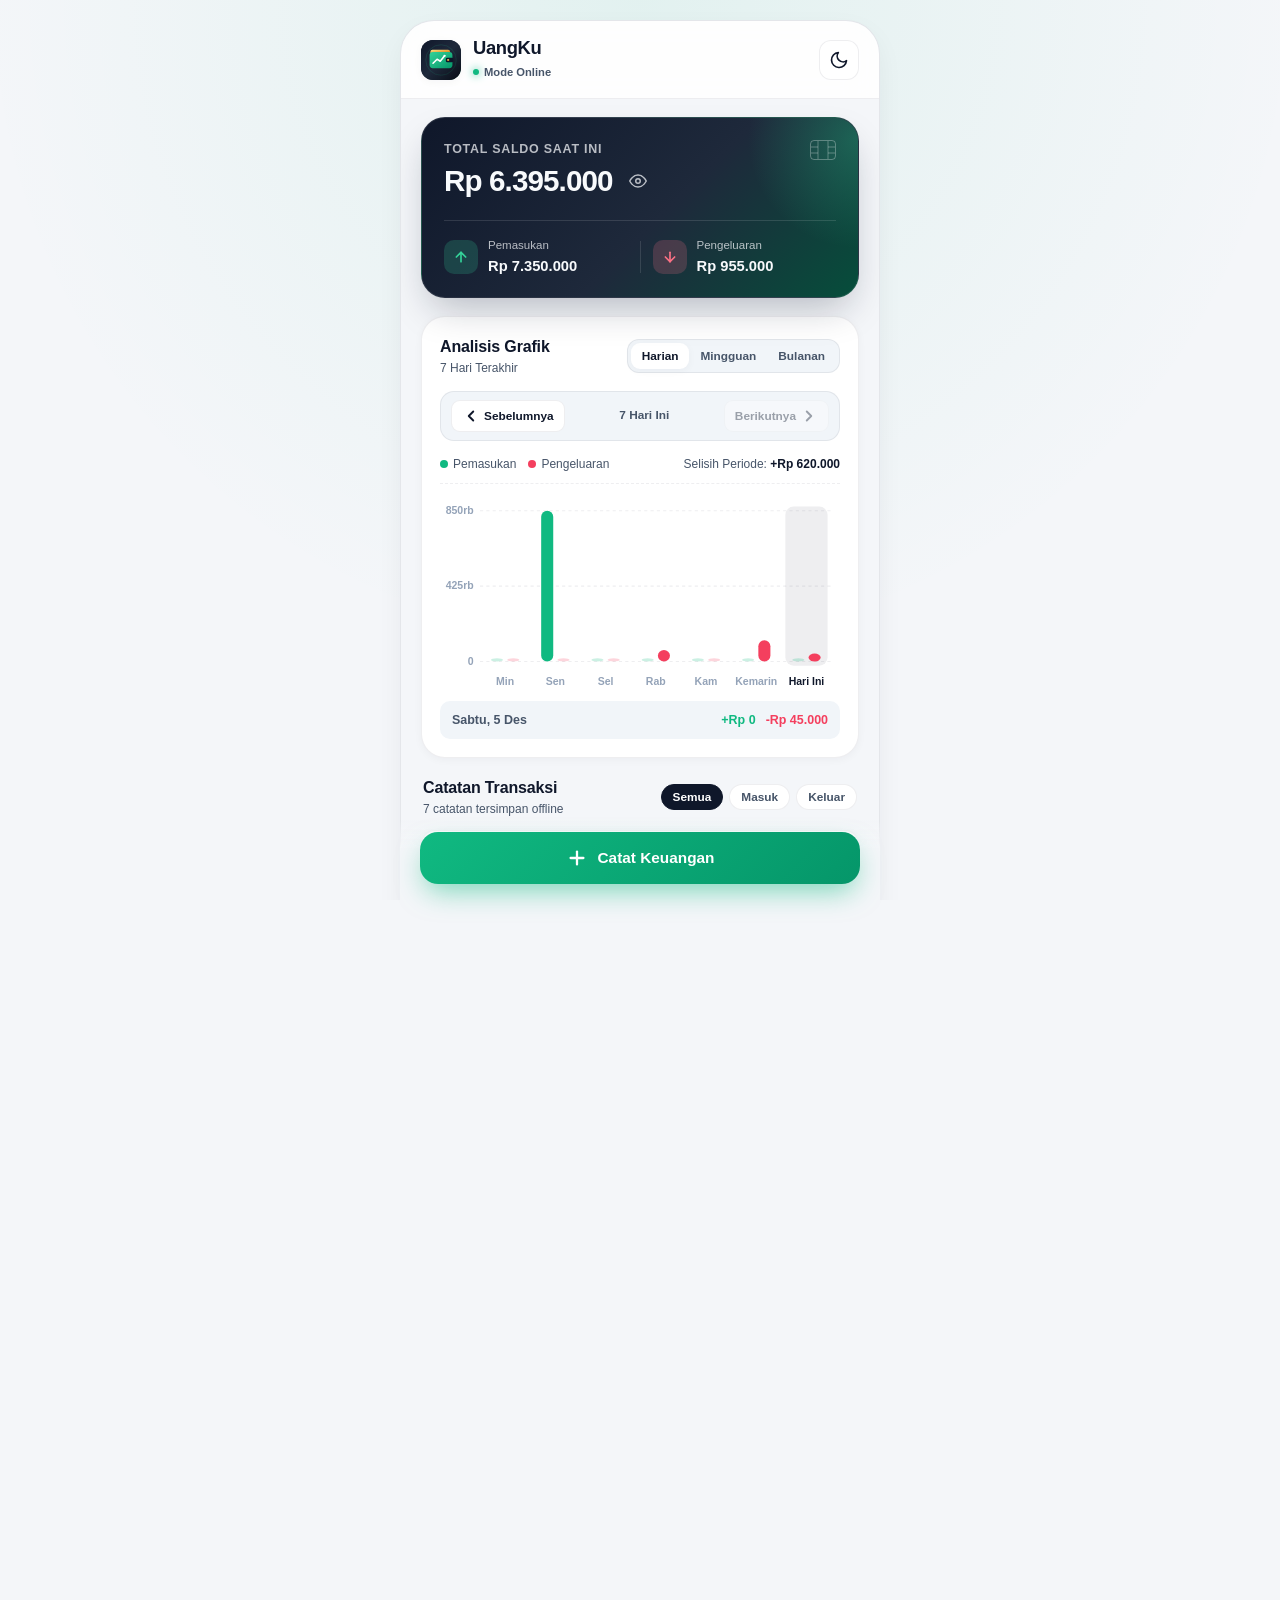
==== commit f5fce35a: "menambahkan credit" ====
--- a/android-build/assets/index.html
+++ b/android-build/assets/index.html
@@ -56,6 +56,7 @@
       <div class="splash-spinner">
         <span class="spinner-dot"></span>
       </div>
+      <p class="splash-credit">Created by <strong>MasPur</strong></p>
     </div>
   </div>
 
@@ -315,6 +316,11 @@
           </button>
         </div>
       </section>
+
+      <!-- Creator Credit Footer -->
+      <footer class="app-credit-footer" aria-label="Credit Pembuat Aplikasi">
+        <span>UangKu • Created by <strong>MasPur</strong></span>
+      </footer>
     </main>
 
     <!-- Bottom Action Bar with Floating Add Button -->
--- a/android-build/assets/styles.css
+++ b/android-build/assets/styles.css
@@ -217,6 +217,33 @@
 
 @keyframes spin {
   to { transform: rotate(360deg); }
+}
+
+.splash-credit {
+  margin-top: 26px;
+  font-size: 0.76rem;
+  color: rgba(248, 250, 252, 0.55);
+  letter-spacing: 0.06em;
+  text-transform: uppercase;
+}
+
+.splash-credit strong {
+  color: #34D399;
+  font-weight: 800;
+}
+
+/* Creator Credit Footer */
+.app-credit-footer {
+  text-align: center;
+  padding: 12px 0 6px;
+  font-size: 0.75rem;
+  color: var(--text-muted);
+  letter-spacing: 0.03em;
+}
+
+.app-credit-footer strong {
+  color: var(--accent-primary);
+  font-weight: 800;
 }
 .app-shell {
   max-width: 480px;
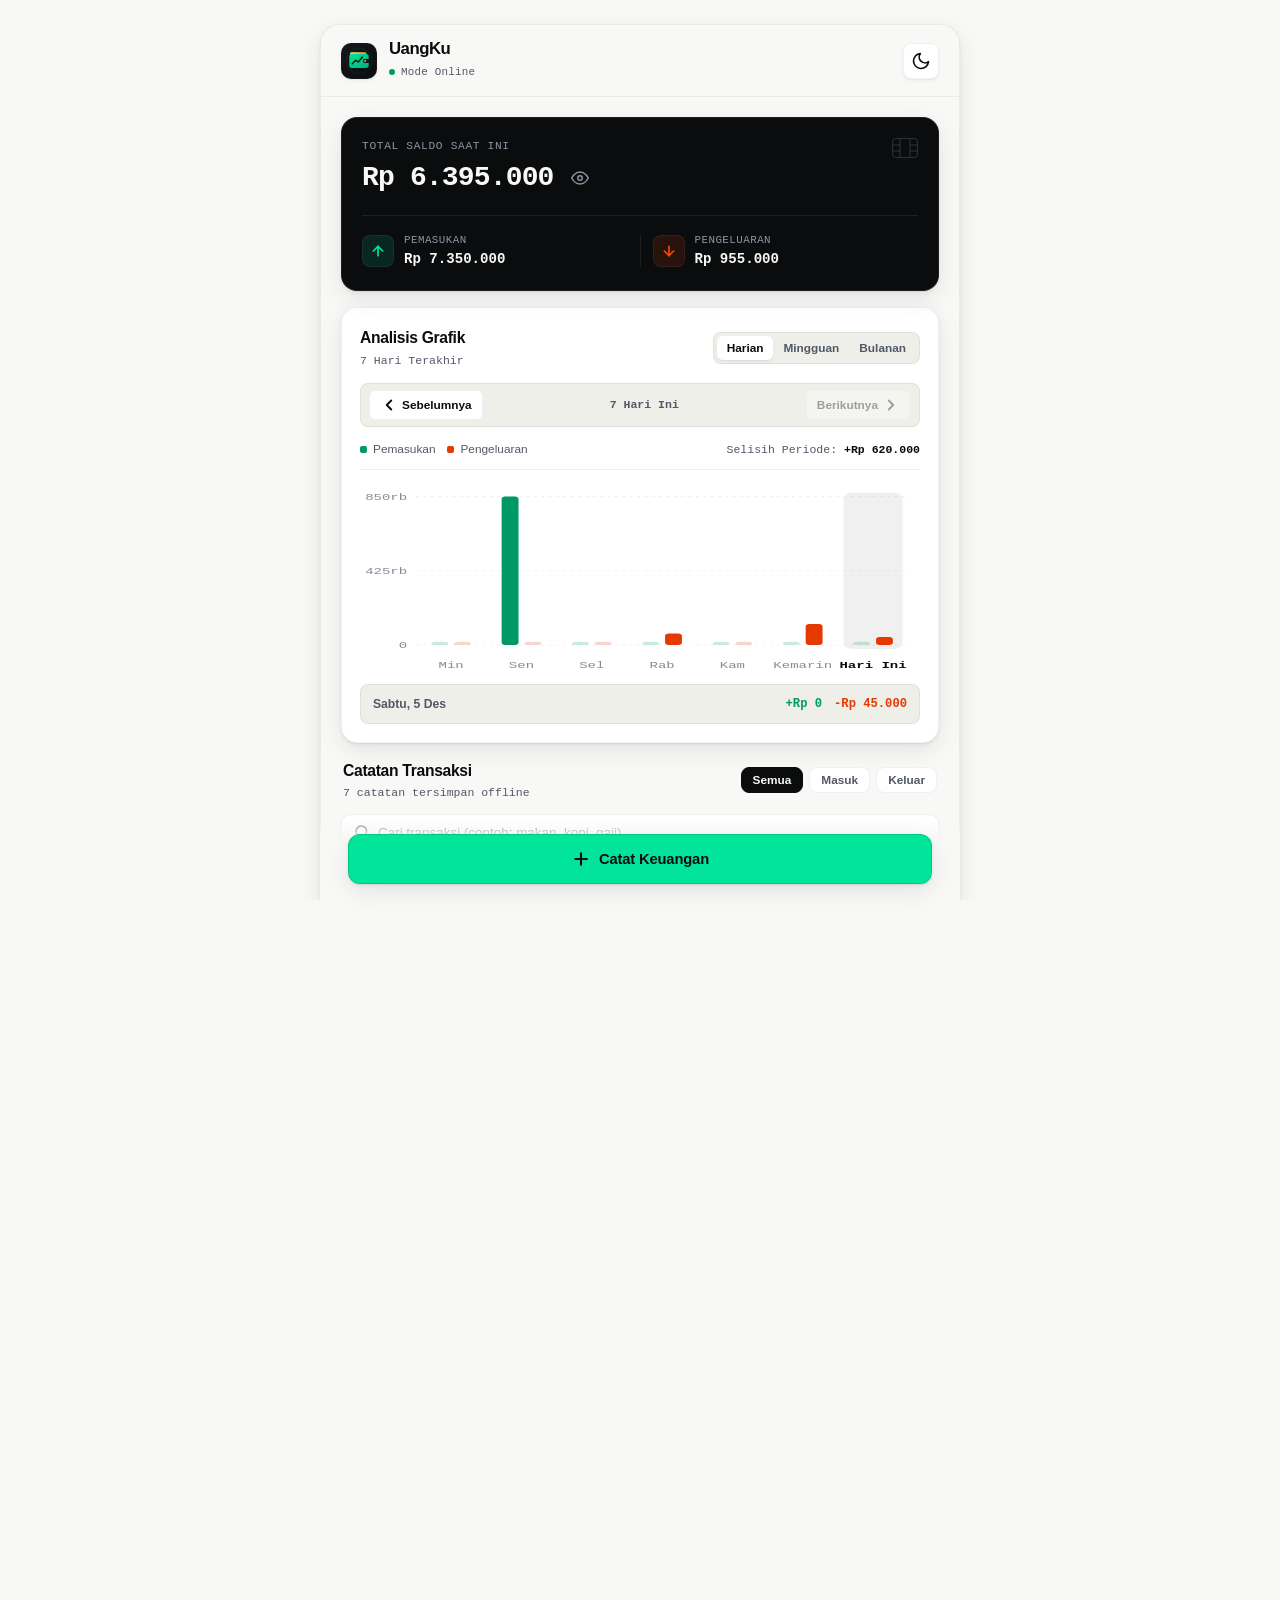
==== commit 50201b74: "feat: redesign UI/UX anti-slop, grouped pagination, credit in splash, and updated Android APK" ====
--- a/android-build/assets/index.html
+++ b/android-build/assets/index.html
@@ -3,7 +3,7 @@
 <head>
   <meta charset="UTF-8" />
   <meta name="viewport" content="width=device-width, initial-scale=1.0, maximum-scale=1.0, user-scalable=no, viewport-fit=cover" />
-  <meta name="theme-color" content="#090D16" id="meta-theme-color" />
+  <meta name="theme-color" content="#0B0C0E" id="meta-theme-color" />
   <meta name="apple-mobile-web-app-capable" content="yes" />
   <meta name="apple-mobile-web-app-status-bar-style" content="black-translucent" />
   <meta name="apple-mobile-web-app-title" content="UangKu" />
@@ -16,21 +16,19 @@
   <link rel="stylesheet" href="./styles.css" />
 </head>
 <body>
-  <!-- Splash Screen / Opening Transition Mewah -->
+  <!-- Splash Screen / Opening Transition Editorial -->
   <div id="splash-screen" class="splash-screen">
     <div class="splash-content">
-      <div class="splash-logo-glow"></div>
       <div class="splash-logo-wrapper">
         <svg viewBox="0 0 512 512" width="100%" height="100%" class="splash-svg-logo" aria-label="Logo UangKu">
           <defs>
             <linearGradient id="splashBg" x1="0%" y1="0%" x2="100%" y2="100%">
-              <stop offset="0%" stop-color="#0F172A" />
-              <stop offset="50%" stop-color="#1E293B" />
-              <stop offset="100%" stop-color="#090D16" />
+              <stop offset="0%" stop-color="#16181D" />
+              <stop offset="100%" stop-color="#0B0C0E" />
             </linearGradient>
             <linearGradient id="splashEmerald" x1="0%" y1="0%" x2="100%" y2="100%">
-              <stop offset="0%" stop-color="#34D399" />
-              <stop offset="100%" stop-color="#059669" />
+              <stop offset="0%" stop-color="#00E599" />
+              <stop offset="100%" stop-color="#00B377" />
             </linearGradient>
             <linearGradient id="splashGold" x1="0%" y1="0%" x2="100%" y2="100%">
               <stop offset="0%" stop-color="#FDE68A" />
@@ -38,21 +36,21 @@
             </linearGradient>
           </defs>
           <rect width="512" height="512" rx="115" fill="url(#splashBg)" />
-          <circle cx="256" cy="256" r="195" fill="none" stroke="url(#splashEmerald)" stroke-width="5" opacity="0.28" />
+          <circle cx="256" cy="256" r="195" fill="none" stroke="url(#splashEmerald)" stroke-width="4" opacity="0.22" />
           <!-- Kartu Emas Atas -->
           <path d="M146 124 H346 A26 26 0 0 1 372 150 V168 H120 V150 A26 26 0 0 1 146 124 Z" fill="url(#splashGold)" />
           <!-- Badan Dompet Hijau Zamrud -->
           <rect x="110" y="152" width="292" height="208" rx="40" fill="url(#splashEmerald)" />
           <!-- Garis Grafik Naik Putih -->
-          <polyline points="154,298 206,246 246,272 302,202" fill="none" stroke="#FFFFFF" stroke-width="18" stroke-linecap="round" stroke-linejoin="round" />
-          <circle cx="302" cy="202" r="12" fill="#FFFFFF" />
+          <polyline points="154,298 206,246 246,272 302,202" fill="none" stroke="#0B0C0E" stroke-width="18" stroke-linecap="round" stroke-linejoin="round" />
+          <circle cx="302" cy="202" r="12" fill="#0B0C0E" />
           <!-- Kancing Dompet Kanan -->
-          <rect x="318" y="226" width="96" height="60" rx="18" fill="#0F172A" />
+          <rect x="318" y="226" width="96" height="60" rx="18" fill="#16181D" />
           <circle cx="348" cy="256" r="13" fill="url(#splashGold)" />
         </svg>
       </div>
       <h1 class="splash-title">UangKu</h1>
-      <p class="splash-subtitle">Financial Simplicity &amp; Wealth</p>
+      <p class="splash-subtitle">FINANCIAL PRECISION &amp; LEDGER</p>
       <div class="splash-spinner">
         <span class="spinner-dot"></span>
       </div>
@@ -68,13 +66,12 @@
           <svg viewBox="0 0 512 512" width="100%" height="100%" class="header-svg-logo" aria-hidden="true">
             <defs>
               <linearGradient id="hdrBg" x1="0%" y1="0%" x2="100%" y2="100%">
-                <stop offset="0%" stop-color="#0F172A" />
-                <stop offset="50%" stop-color="#1E293B" />
-                <stop offset="100%" stop-color="#090D16" />
+                <stop offset="0%" stop-color="#16181D" />
+                <stop offset="100%" stop-color="#0B0C0E" />
               </linearGradient>
               <linearGradient id="hdrEmerald" x1="0%" y1="0%" x2="100%" y2="100%">
-                <stop offset="0%" stop-color="#34D399" />
-                <stop offset="100%" stop-color="#059669" />
+                <stop offset="0%" stop-color="#00E599" />
+                <stop offset="100%" stop-color="#00B377" />
               </linearGradient>
               <linearGradient id="hdrGold" x1="0%" y1="0%" x2="100%" y2="100%">
                 <stop offset="0%" stop-color="#FDE68A" />
@@ -82,16 +79,16 @@
               </linearGradient>
             </defs>
             <rect width="512" height="512" rx="115" fill="url(#hdrBg)" />
-            <circle cx="256" cy="256" r="195" fill="none" stroke="url(#hdrEmerald)" stroke-width="6" opacity="0.3" />
+            <circle cx="256" cy="256" r="195" fill="none" stroke="url(#hdrEmerald)" stroke-width="5" opacity="0.25" />
             <!-- Kartu Emas Atas -->
             <path d="M146 124 H346 A26 26 0 0 1 372 150 V168 H120 V150 A26 26 0 0 1 146 124 Z" fill="url(#hdrGold)" />
             <!-- Badan Dompet Hijau Zamrud -->
             <rect x="110" y="152" width="292" height="208" rx="40" fill="url(#hdrEmerald)" />
-            <!-- Garis Grafik Naik Putih -->
-            <polyline points="154,298 206,246 246,272 302,202" fill="none" stroke="#FFFFFF" stroke-width="20" stroke-linecap="round" stroke-linejoin="round" />
-            <circle cx="302" cy="202" r="14" fill="#FFFFFF" />
+            <!-- Garis Grafik Naik -->
+            <polyline points="154,298 206,246 246,272 302,202" fill="none" stroke="#0B0C0E" stroke-width="20" stroke-linecap="round" stroke-linejoin="round" />
+            <circle cx="302" cy="202" r="14" fill="#0B0C0E" />
             <!-- Kancing Dompet Kanan -->
-            <rect x="318" y="226" width="96" height="60" rx="18" fill="#0F172A" />
+            <rect x="318" y="226" width="96" height="60" rx="18" fill="#16181D" />
             <circle cx="348" cy="256" r="14" fill="url(#hdrGold)" />
           </svg>
         </div>
@@ -129,9 +126,8 @@
 
     <!-- Main Scrollable Content -->
     <main class="app-content">
-      <!-- Premium Hero Balance Card -->
+      <!-- Hero Balance Card -->
       <section class="balance-card" aria-label="Ringkasan Saldo">
-        <div class="balance-card-glow"></div>
         <div class="balance-top">
           <div>
             <p class="balance-label">Total Saldo Saat Ini</p>
@@ -316,17 +312,12 @@
           </button>
         </div>
       </section>
-
-      <!-- Creator Credit Footer -->
-      <footer class="app-credit-footer" aria-label="Credit Pembuat Aplikasi">
-        <span>UangKu • Created by <strong>MasPur</strong></span>
-      </footer>
     </main>
 
     <!-- Bottom Action Bar with Floating Add Button -->
     <div class="bottom-bar">
       <button type="button" id="btn-add-tx" class="fab-primary" aria-label="Catat Transaksi Baru">
-        <svg width="22" height="22" viewBox="0 0 24 24" fill="none" stroke="currentColor" stroke-width="2.5" stroke-linecap="round" stroke-linejoin="round">
+        <svg width="20" height="20" viewBox="0 0 24 24" fill="none" stroke="currentColor" stroke-width="2.5" stroke-linecap="round" stroke-linejoin="round">
           <line x1="12" y1="5" x2="12" y2="19" />
           <line x1="5" y1="12" x2="19" y2="12" />
         </svg>
--- a/android-build/assets/styles.css
+++ b/android-build/assets/styles.css
@@ -1,72 +1,108 @@
 /* ==========================================================================
-   UangKu — Clean Minimalist Light / Dark Premium Design System
-   100% Offline Ready (System UI Fonts & Native SVG Graphics)
+   UangKu — Editorial Precision & Tactile Financial Ledger Design System
+   Strictly adhering to Anti-Slop Design & Motion Directives (slop.md)
+   100% Offline Ready (System Neo-Grotesque + Technical Monospace + Native SVG)
    ========================================================================== */
 
 :root {
-  /* Light Theme (Clean Minimalist) */
-  --bg-primary: #F4F6F9;
+  /* Typography Stacks (slop.md Section 2.2) */
+  --font-sans: Inter, -apple-system, BlinkMacSystemFont, "Segoe UI", Roboto, "Helvetica Neue", Arial, sans-serif;
+  --font-display: "Plus Jakarta Sans", Inter, -apple-system, BlinkMacSystemFont, "Segoe UI", sans-serif;
+  --font-mono: "JetBrains Mono", "Geist Mono", "SF Mono", "Cascadia Mono", "Roboto Mono", Consolas, monospace;
+
+  /* Physics & Easing Tokens (slop.md Section 3.1) */
+  --ease-out-quint: cubic-bezier(0.16, 1, 0.3, 1);
+  --ease-in-expo: cubic-bezier(0.7, 0, 0.84, 0);
+  --ease-spring-tactile: cubic-bezier(0.34, 1.56, 0.64, 1);
+
+  /* Light Mode Palette — Alabaster, Bone & Cool Titanium (slop.md Section 2.1) */
+  --bg-primary: #F8F8F6;
   --bg-surface: #FFFFFF;
-  --bg-elevated: #F1F5F9;
-  --bg-glass: rgba(255, 255, 255, 0.86);
-  --text-primary: #0F172A;
-  --text-secondary: #475569;
-  --text-muted: #94A3B8;
-  --border-subtle: rgba(15, 23, 42, 0.07);
-  --border-focus: rgba(16, 185, 129, 0.45);
-
-  /* Brand & Semantic Accents */
-  --accent-primary: #10B981;
-  --accent-primary-dark: #059669;
-  --accent-soft: rgba(16, 185, 129, 0.12);
-
-  --income-color: #10B981;
-  --income-soft: rgba(16, 185, 129, 0.12);
-  --expense-color: #F43F5E;
-  --expense-soft: rgba(244, 63, 94, 0.12);
-
-  /* Hero Card (Always Rich Premium Contrast) */
-  --hero-bg: linear-gradient(135deg, #0F172A 0%, #1E293B 55%, #064E3B 100%);
-  --hero-text: #F8FAFC;
-  --hero-subtext: rgba(248, 250, 252, 0.72);
-
-  /* Shadows & Radii */
-  --shadow-sm: 0 2px 8px rgba(15, 23, 42, 0.04);
-  --shadow-md: 0 10px 30px -5px rgba(15, 23, 42, 0.07);
-  --shadow-hero: 0 18px 38px -10px rgba(15, 23, 42, 0.28);
-  --radius-xl: 24px;
-  --radius-lg: 18px;
-  --radius-md: 14px;
-  --radius-sm: 10px;
+  --bg-elevated: #EFEFE9;
+  --bg-tertiary: #E4E6EB;
+  --bg-header: rgba(248, 248, 246, 0.92);
+
+  --text-primary: #0B0C0E;
+  --text-secondary: #525866;
+  --text-muted: #848B98;
+
+  /* 1px Hairline Structural Borders */
+  --border-subtle: rgba(0, 0, 0, 0.06);
+  --border-strong: rgba(0, 0, 0, 0.12);
+  --border-focus: #00B377;
+
+  /* High-Grade Single Accent & Semantic Indicators */
+  --accent-primary: #00E599;
+  --accent-ink: #0B0C0E;
+  --accent-readable: #009966;
+  --accent-soft: rgba(0, 179, 119, 0.1);
+
+  --income-color: #009966;
+  --income-soft: rgba(0, 179, 119, 0.1);
+  --expense-color: #E63900;
+  --expense-soft: rgba(230, 57, 0, 0.08);
+
+  /* Hero Ledger Surface (Obsidian Architectural Contrast) */
+  --hero-bg: #0B0C0E;
+  --hero-surface: #16181D;
+  --hero-border: rgba(255, 255, 255, 0.08);
+  --hero-text: #F8F8F6;
+  --hero-subtext: #8E95A2;
+
+  /* Multi-layered Sharp Rim Shadows (slop.md Section 2.3) */
+  --shadow-rim: 0 1px 1px rgba(0, 0, 0, 0.05), 0 2px 4px rgba(0, 0, 0, 0.05), 0 8px 24px rgba(0, 0, 0, 0.08);
+  --shadow-subtle: 0 1px 1px rgba(0, 0, 0, 0.04), 0 2px 4px rgba(0, 0, 0, 0.04);
+
+  /* Editorial Spatial Radii (8px / 4px Rhythm) */
+  --radius-xl: 16px;
+  --radius-lg: 12px;
+  --radius-md: 10px;
+  --radius-sm: 8px;
 }
 
 html[data-theme="dark"] {
-  --bg-primary: #090D16;
-  --bg-surface: #121826;
-  --bg-elevated: #1E293B;
-  --bg-glass: rgba(18, 24, 38, 0.85);
-  --text-primary: #F8FAFC;
-  --text-secondary: #94A3B8;
-  --text-muted: #64748B;
-  --border-subtle: rgba(255, 255, 255, 0.07);
-  --border-focus: rgba(52, 211, 153, 0.5);
-
-  --accent-primary: #10B981;
-  --accent-primary-dark: #059669;
-  --accent-soft: rgba(16, 185, 129, 0.15);
-
-  --income-color: #34D399;
-  --income-soft: rgba(52, 211, 153, 0.14);
-  --expense-color: #FB7185;
-  --expense-soft: rgba(251, 113, 133, 0.14);
-
-  --hero-bg: linear-gradient(135deg, #131C31 0%, #0F172A 50%, #064E3B 100%);
-  --shadow-sm: 0 2px 10px rgba(0, 0, 0, 0.25);
-  --shadow-md: 0 12px 32px -4px rgba(0, 0, 0, 0.4);
-  --shadow-hero: 0 20px 42px -10px rgba(0, 0, 0, 0.6);
-}
-
-/* Reset & Base */
+  /* Dark Mode Palette — Deep Obsidian, Graphite & Warm Zinc (slop.md Section 2.1) */
+  --bg-primary: #0B0C0E;
+  --bg-surface: #16181D;
+  --bg-elevated: #1C1E24;
+  --bg-tertiary: #252830;
+  --bg-header: rgba(11, 12, 14, 0.92);
+
+  --text-primary: #F8F8F6;
+  --text-secondary: #9BA1AE;
+  --text-muted: #636975;
+
+  /* 1px Hairline Structural Borders */
+  --border-subtle: rgba(255, 255, 255, 0.08);
+  --border-strong: rgba(255, 255, 255, 0.15);
+  --border-focus: #00E599;
+
+  /* High-Voltage Terminal Emerald & Safety Alert */
+  --accent-primary: #00E599;
+  --accent-ink: #0B0C0E;
+  --accent-readable: #00E599;
+  --accent-soft: rgba(0, 229, 153, 0.12);
+
+  --income-color: #00E599;
+  --income-soft: rgba(0, 229, 153, 0.12);
+  --expense-color: #FF4400;
+  --expense-soft: rgba(255, 68, 0, 0.12);
+
+  /* Hero Ledger Surface */
+  --hero-bg: #16181D;
+  --hero-surface: #1C1E24;
+  --hero-border: rgba(255, 255, 255, 0.08);
+  --hero-text: #F8F8F6;
+  --hero-subtext: #9BA1AE;
+
+  /* Multi-layered Sharp Rim Shadows */
+  --shadow-rim: 0 1px 1px rgba(0, 0, 0, 0.25), 0 2px 4px rgba(0, 0, 0, 0.25), 0 8px 24px rgba(0, 0, 0, 0.35);
+  --shadow-subtle: 0 1px 1px rgba(0, 0, 0, 0.2), 0 2px 4px rgba(0, 0, 0, 0.2);
+}
+
+/* ==========================================================================
+   Reset & Base Typography
+   ========================================================================== */
 *,
 *::before,
 *::after {
@@ -81,11 +117,12 @@
   height: 100%;
   background-color: var(--bg-primary);
   color: var(--text-primary);
-  font-family: -apple-system, BlinkMacSystemFont, "Segoe UI", Roboto, "Plus Jakarta Sans", Inter, Helvetica, Arial, sans-serif;
+  font-family: var(--font-sans);
   font-size: 16px;
   line-height: 1.5;
   -webkit-font-smoothing: antialiased;
-  transition: background-color 0.25s ease, color 0.25s ease;
+  -moz-osx-font-smoothing: grayscale;
+  transition: background-color 240ms var(--ease-out-quint), color 240ms var(--ease-out-quint);
   overflow-x: hidden;
 }
 
@@ -107,16 +144,39 @@
   display: none !important;
 }
 
-/* Splash Screen / Opening Transition Mewah */
+/* ==========================================================================
+   Kinematics & Staggered Micro-Displacement (slop.md Section 3.2 & 3.3)
+   ========================================================================== */
+@keyframes enterTactile {
+  0% {
+    opacity: 0;
+    transform: translateY(8px) scale(0.985);
+  }
+  100% {
+    opacity: 1;
+    transform: translateY(0) scale(1);
+  }
+}
+
+.animate-enter-tactile {
+  animation: enterTactile 320ms var(--ease-out-quint) forwards;
+  animation-delay: calc(var(--stagger-idx, 0) * 30ms);
+  opacity: 0;
+  will-change: transform, opacity;
+}
+
+/* ==========================================================================
+   Splash Screen — Editorial Minimalist & Credit MasPur Only Here
+   ========================================================================== */
 .splash-screen {
   position: fixed;
   inset: 0;
   z-index: 9999;
-  background: radial-gradient(circle at 50% 30%, #1E293B 0%, #0F172A 50%, #090D16 100%);
+  background-color: #0B0C0E;
   display: flex;
   align-items: center;
   justify-content: center;
-  transition: opacity 0.6s cubic-bezier(0.22, 1, 0.36, 1), visibility 0.6s ease;
+  transition: opacity 320ms var(--ease-in-expo), visibility 320ms var(--ease-in-expo);
   pointer-events: all;
 }
 
@@ -132,45 +192,21 @@
   align-items: center;
   text-align: center;
   position: relative;
-  animation: splashPop 0.8s cubic-bezier(0.22, 1, 0.36, 1) forwards;
-}
-
-@keyframes splashPop {
-  0% {
-    opacity: 0;
-    transform: scale(0.85) translateY(20px);
-  }
-  100% {
-    opacity: 1;
-    transform: scale(1) translateY(0);
-  }
-}
-
-.splash-logo-glow {
-  position: absolute;
-  top: -20px;
-  width: 140px;
-  height: 140px;
-  border-radius: 50%;
-  background: radial-gradient(circle, rgba(16, 185, 129, 0.35) 0%, transparent 70%);
-  filter: blur(10px);
-  animation: pulseGlow 2.5s infinite ease-in-out;
-}
-
-@keyframes pulseGlow {
-  0%, 100% { transform: scale(1); opacity: 0.6; }
-  50% { transform: scale(1.25); opacity: 0.9; }
+  padding: 32px;
+  animation: enterTactile 360ms var(--ease-out-quint) forwards;
 }
 
 .splash-logo-wrapper {
-  width: 88px;
-  height: 88px;
-  border-radius: 24px;
+  width: 80px;
+  height: 80px;
+  border-radius: 18px;
   overflow: hidden;
   position: relative;
   z-index: 2;
-  box-shadow: 0 16px 36px -8px rgba(0, 0, 0, 0.6), 0 0 0 1px rgba(255, 255, 255, 0.12);
-  margin-bottom: 16px;
+  background-color: #16181D;
+  border: 1px solid rgba(255, 255, 255, 0.08);
+  box-shadow: 0 1px 1px rgba(0, 0, 0, 0.2), 0 4px 12px rgba(0, 0, 0, 0.4);
+  margin-bottom: 20px;
   display: flex;
   align-items: center;
   justify-content: center;
@@ -185,92 +221,91 @@
 }
 
 .splash-title {
+  font-family: var(--font-display);
   font-size: 1.75rem;
   font-weight: 800;
-  letter-spacing: -0.02em;
-  color: #FFFFFF;
+  letter-spacing: -0.03em;
+  color: #F8F8F6;
   margin-bottom: 4px;
-  background: linear-gradient(135deg, #FFFFFF 0%, #E2E8F0 60%, #34D399 100%);
-  -webkit-background-clip: text;
-  -webkit-text-fill-color: transparent;
 }
 
 .splash-subtitle {
-  font-size: 0.8rem;
-  color: rgba(248, 250, 252, 0.65);
+  font-family: var(--font-mono);
+  font-size: 0.7rem;
+  color: #8E95A2;
   font-weight: 500;
-  letter-spacing: 0.05em;
-  margin-bottom: 24px;
+  letter-spacing: 0.08em;
+  text-transform: uppercase;
+  margin-bottom: 28px;
 }
 
 .splash-spinner {
   display: flex;
   align-items: center;
   justify-content: center;
-  width: 28px;
-  height: 28px;
+  width: 22px;
+  height: 22px;
   border-radius: 50%;
-  border: 2.5px solid rgba(255, 255, 255, 0.1);
-  border-top-color: var(--accent-primary);
-  animation: spin 0.8s linear infinite;
+  border: 2px solid rgba(255, 255, 255, 0.08);
+  border-top-color: #00E599;
+  animation: spin 0.75s linear infinite;
 }
 
 @keyframes spin {
-  to { transform: rotate(360deg); }
+  to {
+    transform: rotate(360deg);
+  }
 }
 
 .splash-credit {
-  margin-top: 26px;
-  font-size: 0.76rem;
-  color: rgba(248, 250, 252, 0.55);
+  margin-top: 32px;
+  padding-top: 12px;
+  border-top: 1px solid rgba(255, 255, 255, 0.08);
+  font-family: var(--font-mono);
+  font-size: 0.72rem;
+  color: #8E95A2;
   letter-spacing: 0.06em;
   text-transform: uppercase;
 }
 
 .splash-credit strong {
-  color: #34D399;
-  font-weight: 800;
-}
-
-/* Creator Credit Footer */
-.app-credit-footer {
-  text-align: center;
-  padding: 12px 0 6px;
-  font-size: 0.75rem;
-  color: var(--text-muted);
-  letter-spacing: 0.03em;
-}
-
-.app-credit-footer strong {
-  color: var(--accent-primary);
-  font-weight: 800;
-}
+  color: #00E599;
+  font-weight: 700;
+}
+
+/* ==========================================================================
+   App Shell & Structural Grid
+   ========================================================================== */
 .app-shell {
-  max-width: 480px;
+  width: 100%;
+  max-width: 560px;
   min-height: 100dvh;
   margin: 0 auto;
   display: flex;
   flex-direction: column;
   position: relative;
-  padding-bottom: 96px;
-}
-
-@media (min-width: 520px) {
+  padding-bottom: 104px;
+}
+
+@media (min-width: 600px) {
   body {
-    padding: 20px 0;
-    background-image: radial-gradient(circle at 50% 0%, rgba(16, 185, 129, 0.08), transparent 60%);
+    padding: 24px 16px;
   }
   .app-shell {
-    min-height: calc(100dvh - 40px);
-    border-radius: 34px;
+    max-width: 640px;
+    min-height: calc(100dvh - 48px);
+    border-radius: 20px;
     border: 1px solid var(--border-subtle);
-    box-shadow: var(--shadow-md);
+    box-shadow: var(--shadow-rim);
     background-color: var(--bg-primary);
+    padding-bottom: 112px;
     overflow: hidden;
   }
 }
 
-/* Header */
+/* ==========================================================================
+   Top App Bar
+   ========================================================================== */
 .app-header {
   position: sticky;
   top: 0;
@@ -278,10 +313,10 @@
   display: flex;
   align-items: center;
   justify-content: space-between;
-  padding: 16px 20px;
-  background: var(--bg-glass);
-  backdrop-filter: blur(16px);
-  -webkit-backdrop-filter: blur(16px);
+  padding: 14px 20px;
+  background-color: var(--bg-header);
+  backdrop-filter: blur(8px);
+  -webkit-backdrop-filter: blur(8px);
   border-bottom: 1px solid var(--border-subtle);
 }
 
@@ -292,16 +327,17 @@
 }
 
 .brand-logo {
-  width: 40px;
-  height: 40px;
-  border-radius: 12px;
+  width: 36px;
+  height: 36px;
+  border-radius: 10px;
   overflow: hidden;
-  box-shadow: var(--shadow-sm);
+  border: 1px solid var(--border-subtle);
+  box-shadow: var(--shadow-subtle);
   flex-shrink: 0;
   display: flex;
   align-items: center;
   justify-content: center;
-  background: var(--hero-bg);
+  background-color: #16181D;
 }
 
 .brand-logo img,
@@ -313,18 +349,21 @@
 }
 
 .brand-text h1 {
-  font-size: 1.15rem;
+  font-family: var(--font-display);
+  font-size: 1.05rem;
   font-weight: 800;
-  letter-spacing: -0.02em;
+  letter-spacing: -0.03em;
   line-height: 1.15;
 }
 
 .status-badge {
   display: inline-flex;
   align-items: center;
-  gap: 5px;
-  font-size: 0.7rem;
-  font-weight: 600;
+  gap: 6px;
+  font-family: var(--font-mono);
+  font-size: 0.68rem;
+  font-weight: 500;
+  letter-spacing: 0.02em;
   color: var(--text-secondary);
   margin-top: 2px;
 }
@@ -333,8 +372,7 @@
   width: 6px;
   height: 6px;
   border-radius: 50%;
-  background-color: var(--income-color);
-  box-shadow: 0 0 8px var(--income-color);
+  background-color: var(--accent-primary);
 }
 
 .header-actions {
@@ -344,31 +382,25 @@
 }
 
 .icon-btn {
-  width: 40px;
-  height: 40px;
-  border-radius: 12px;
+  width: 36px;
+  height: 36px;
+  border-radius: var(--radius-sm);
   background-color: var(--bg-surface);
   border: 1px solid var(--border-subtle);
+  box-shadow: var(--shadow-subtle);
   display: inline-flex;
   align-items: center;
   justify-content: center;
   color: var(--text-primary);
-  transition: transform 0.15s ease, background-color 0.2s ease;
+  transition: transform 150ms var(--ease-spring-tactile), border-color 180ms var(--ease-out-quint), background-color 180ms var(--ease-out-quint);
+}
+
+.icon-btn:hover {
+  border-color: var(--border-strong);
 }
 
 .icon-btn:active {
-  transform: scale(0.93);
-}
-
-.install-pill {
-  width: auto;
-  padding: 0 12px;
-  gap: 6px;
-  font-size: 0.78rem;
-  font-weight: 700;
-  color: var(--accent-primary);
-  border-color: var(--border-focus);
-  background: var(--accent-soft);
+  transform: scale(0.94);
 }
 
 html[data-theme="dark"] .icon-sun {
@@ -384,34 +416,28 @@
   display: block;
 }
 
-/* Main Content */
+/* ==========================================================================
+   Main Content Layout (8px Spatial Rhythm)
+   ========================================================================== */
 .app-content {
-  padding: 18px 20px;
+  padding: 20px;
   display: flex;
   flex-direction: column;
-  gap: 18px;
-}
-
-/* Hero Balance Card */
+  gap: 16px;
+}
+
+/* ==========================================================================
+   Hero Balance Ledger Card (Editorial Dark Obsidian Surface)
+   ========================================================================== */
 .balance-card {
   position: relative;
   overflow: hidden;
   border-radius: var(--radius-xl);
-  background: var(--hero-bg);
+  background-color: var(--hero-bg);
   color: var(--hero-text);
-  padding: 22px 22px 20px;
-  box-shadow: var(--shadow-hero);
-  border: 1px solid rgba(255, 255, 255, 0.1);
-}
-
-.balance-card-glow {
-  position: absolute;
-  top: -50%;
-  right: -25%;
-  width: 220px;
-  height: 220px;
-  background: radial-gradient(circle, rgba(52, 211, 153, 0.28) 0%, transparent 70%);
-  pointer-events: none;
+  padding: 20px;
+  box-shadow: var(--shadow-rim);
+  border: 1px solid var(--hero-border);
 }
 
 .balance-top {
@@ -423,12 +449,13 @@
 }
 
 .balance-label {
-  font-size: 0.78rem;
-  font-weight: 600;
+  font-family: var(--font-mono);
+  font-size: 0.7rem;
+  font-weight: 500;
   text-transform: uppercase;
   letter-spacing: 0.06em;
   color: var(--hero-subtext);
-  margin-bottom: 4px;
+  margin-bottom: 6px;
 }
 
 .balance-amount-row {
@@ -438,8 +465,10 @@
 }
 
 .balance-amount {
-  font-size: 1.85rem;
-  font-weight: 800;
+  font-family: var(--font-mono);
+  font-variant-numeric: tabular-nums;
+  font-size: 1.75rem;
+  font-weight: 700;
   letter-spacing: -0.03em;
   line-height: 1.2;
 }
@@ -447,26 +476,28 @@
 .eye-btn {
   color: var(--hero-subtext);
   padding: 6px;
-  border-radius: 8px;
+  border-radius: 6px;
+  border: 1px solid transparent;
   display: inline-flex;
   align-items: center;
   justify-content: center;
-  transition: color 0.2s, background-color 0.2s;
+  transition: color 180ms var(--ease-out-quint), background-color 180ms var(--ease-out-quint), border-color 180ms var(--ease-out-quint);
 }
 
 .eye-btn:hover {
-  color: #FFFFFF;
-  background: rgba(255, 255, 255, 0.1);
+  color: #F8F8F6;
+  background: rgba(255, 255, 255, 0.06);
+  border-color: rgba(255, 255, 255, 0.08);
 }
 
 .card-chip {
-  color: rgba(255, 255, 255, 0.85);
+  color: rgba(248, 248, 246, 0.45);
 }
 
 .balance-stats {
-  margin-top: 22px;
+  margin-top: 20px;
   padding-top: 16px;
-  border-top: 1px solid rgba(255, 255, 255, 0.12);
+  border-top: 1px solid var(--hero-border);
   display: flex;
   align-items: center;
   justify-content: space-between;
@@ -484,23 +515,24 @@
 }
 
 .stat-icon {
-  width: 34px;
-  height: 34px;
-  border-radius: 10px;
+  width: 32px;
+  height: 32px;
+  border-radius: var(--radius-sm);
   display: flex;
   align-items: center;
   justify-content: center;
   flex-shrink: 0;
+  border: 1px solid rgba(255, 255, 255, 0.06);
 }
 
 .stat-box.income .stat-icon {
-  background: rgba(52, 211, 153, 0.2);
-  color: #34D399;
+  background: rgba(0, 229, 153, 0.12);
+  color: #00E599;
 }
 
 .stat-box.expense .stat-icon {
-  background: rgba(251, 113, 133, 0.2);
-  color: #FB7185;
+  background: rgba(255, 68, 0, 0.12);
+  color: #FF4400;
 }
 
 .stat-info {
@@ -510,31 +542,39 @@
 }
 
 .stat-info span {
-  font-size: 0.72rem;
+  font-family: var(--font-mono);
+  font-size: 0.68rem;
+  text-transform: uppercase;
+  letter-spacing: 0.04em;
   color: var(--hero-subtext);
 }
 
 .stat-info strong {
-  font-size: 0.92rem;
-  font-weight: 700;
+  font-family: var(--font-mono);
+  font-variant-numeric: tabular-nums;
+  font-size: 0.88rem;
+  font-weight: 600;
   white-space: nowrap;
   overflow: hidden;
   text-overflow: ellipsis;
+  margin-top: 1px;
 }
 
 .stat-divider {
   width: 1px;
   height: 32px;
-  background: rgba(255, 255, 255, 0.12);
-}
-
-/* Card Surface & Chart Section */
+  background: var(--hero-border);
+}
+
+/* ==========================================================================
+   Card Surface & Financial Analytics Chart Section
+   ========================================================================== */
 .card-surface {
   background-color: var(--bg-surface);
   border-radius: var(--radius-xl);
   padding: 18px;
   border: 1px solid var(--border-subtle);
-  box-shadow: var(--shadow-sm);
+  box-shadow: var(--shadow-rim);
 }
 
 .section-header {
@@ -546,14 +586,17 @@
 }
 
 .section-title {
-  font-size: 1rem;
+  font-family: var(--font-display);
+  font-size: 0.98rem;
   font-weight: 700;
-  letter-spacing: -0.01em;
+  letter-spacing: -0.02em;
 }
 
 .section-subtitle {
-  font-size: 0.75rem;
-  color: var(--text-secondary);
+  font-family: var(--font-mono);
+  font-size: 0.72rem;
+  color: var(--text-secondary);
+  margin-top: 2px;
 }
 
 /* Segmented Control (Harian / Mingguan / Bulanan) */
@@ -561,23 +604,23 @@
   display: inline-flex;
   background-color: var(--bg-elevated);
   padding: 3px;
-  border-radius: 12px;
+  border-radius: var(--radius-sm);
   border: 1px solid var(--border-subtle);
 }
 
 .segment-btn {
-  padding: 6px 11px;
+  padding: 5px 10px;
   font-size: 0.74rem;
   font-weight: 600;
   color: var(--text-secondary);
-  border-radius: 9px;
-  transition: all 0.2s ease;
+  border-radius: 6px;
+  transition: all 200ms var(--ease-out-quint);
 }
 
 .segment-btn.active {
   background-color: var(--bg-surface);
   color: var(--text-primary);
-  box-shadow: var(--shadow-sm);
+  box-shadow: var(--shadow-subtle);
 }
 
 /* Chart Navigator (Geser ke Hari/Periode Sebelumnya) */
@@ -587,9 +630,9 @@
   justify-content: space-between;
   gap: 8px;
   margin-top: 14px;
-  padding: 8px 10px;
+  padding: 6px 8px;
   background-color: var(--bg-elevated);
-  border-radius: var(--radius-md);
+  border-radius: var(--radius-sm);
   border: 1px solid var(--border-subtle);
 }
 
@@ -597,24 +640,28 @@
   display: inline-flex;
   align-items: center;
   gap: 4px;
-  padding: 6px 10px;
-  border-radius: 9px;
+  padding: 5px 10px;
+  border-radius: 6px;
   background-color: var(--bg-surface);
   border: 1px solid var(--border-subtle);
   color: var(--text-primary);
   font-size: 0.74rem;
-  font-weight: 700;
-  transition: all 0.15s ease;
+  font-weight: 600;
+  transition: transform 140ms var(--ease-spring-tactile), border-color 180ms var(--ease-out-quint), background-color 180ms var(--ease-out-quint);
+}
+
+.nav-arrow-btn:hover:not(:disabled) {
+  border-color: var(--border-strong);
 }
 
 .nav-arrow-btn:active:not(:disabled) {
-  transform: scale(0.95);
+  transform: scale(0.96);
   background-color: var(--accent-soft);
-  color: var(--accent-primary);
+  color: var(--accent-readable);
 }
 
 .nav-arrow-btn:disabled {
-  opacity: 0.38;
+  opacity: 0.35;
   cursor: not-allowed;
   pointer-events: none;
 }
@@ -630,8 +677,10 @@
 }
 
 .nav-current-window {
-  font-size: 0.74rem;
-  font-weight: 700;
+  font-family: var(--font-mono);
+  font-variant-numeric: tabular-nums;
+  font-size: 0.72rem;
+  font-weight: 600;
   color: var(--text-secondary);
   text-align: center;
   flex: 1;
@@ -647,18 +696,19 @@
 }
 
 .nav-reset-btn {
-  font-size: 0.7rem;
-  font-weight: 700;
+  font-family: var(--font-mono);
+  font-size: 0.68rem;
+  font-weight: 600;
   padding: 5px 8px;
-  border-radius: 8px;
+  border-radius: 6px;
   background-color: var(--accent-soft);
-  color: var(--accent-primary);
+  color: var(--accent-readable);
   border: 1px solid var(--border-focus);
-  transition: transform 0.15s ease;
+  transition: transform 140ms var(--ease-spring-tactile);
 }
 
 .nav-reset-btn:active {
-  transform: scale(0.93);
+  transform: scale(0.94);
 }
 
 /* Chart Legend & Meta */
@@ -668,8 +718,8 @@
   justify-content: space-between;
   margin-top: 14px;
   padding-bottom: 10px;
-  border-bottom: 1px dashed var(--border-subtle);
-  font-size: 0.75rem;
+  border-bottom: 1px solid var(--border-subtle);
+  font-size: 0.74rem;
 }
 
 .chart-legend {
@@ -682,14 +732,14 @@
 .legend-item {
   display: inline-flex;
   align-items: center;
-  gap: 5px;
+  gap: 6px;
   font-weight: 500;
 }
 
 .legend-dot {
-  width: 8px;
-  height: 8px;
-  border-radius: 50%;
+  width: 7px;
+  height: 7px;
+  border-radius: 2px;
 }
 
 .income-dot {
@@ -701,6 +751,9 @@
 }
 
 .chart-net {
+  font-family: var(--font-mono);
+  font-variant-numeric: tabular-nums;
+  font-size: 0.72rem;
   color: var(--text-secondary);
 }
 
@@ -712,7 +765,7 @@
 /* Interactive SVG Chart Area */
 .chart-container {
   width: 100%;
-  height: 195px;
+  height: 192px;
   margin-top: 12px;
   position: relative;
   user-select: none;
@@ -726,14 +779,16 @@
 
 .chart-grid-line {
   stroke: var(--border-subtle);
-  stroke-dasharray: 3 3;
+  stroke-dasharray: 2 3;
   stroke-width: 1;
 }
 
 .chart-axis-text {
+  font-family: var(--font-mono);
+  font-variant-numeric: tabular-nums;
   fill: var(--text-muted);
-  font-size: 10px;
-  font-weight: 600;
+  font-size: 9.5px;
+  font-weight: 500;
 }
 
 .chart-group {
@@ -742,8 +797,8 @@
 
 .chart-group .bar-hit-area {
   fill: transparent;
-  rx: 8px;
-  transition: fill 0.15s ease;
+  rx: 6px;
+  transition: fill 180ms var(--ease-out-quint);
 }
 
 .chart-group:hover .bar-hit-area,
@@ -753,17 +808,17 @@
 
 .bar-income {
   fill: var(--income-color);
-  transition: height 0.35s cubic-bezier(0.22, 1, 0.36, 1), y 0.35s cubic-bezier(0.22, 1, 0.36, 1);
+  transition: height 300ms var(--ease-out-quint), y 300ms var(--ease-out-quint);
 }
 
 .bar-expense {
   fill: var(--expense-color);
-  transition: height 0.35s cubic-bezier(0.22, 1, 0.36, 1), y 0.35s cubic-bezier(0.22, 1, 0.36, 1);
+  transition: height 300ms var(--ease-out-quint), y 300ms var(--ease-out-quint);
 }
 
 .chart-group.selected .chart-axis-text {
   fill: var(--text-primary);
-  font-weight: 800;
+  font-weight: 700;
 }
 
 /* Selected Bar Detail Footer */
@@ -772,10 +827,11 @@
   padding: 10px 12px;
   border-radius: var(--radius-sm);
   background-color: var(--bg-elevated);
+  border: 1px solid var(--border-subtle);
   display: flex;
   align-items: center;
   justify-content: space-between;
-  font-size: 0.78rem;
+  font-size: 0.76rem;
 }
 
 .detail-period {
@@ -784,10 +840,12 @@
 }
 
 .detail-values {
-  display: flex;
-  align-items: center;
-  gap: 10px;
-  font-weight: 700;
+  font-family: var(--font-mono);
+  font-variant-numeric: tabular-nums;
+  display: flex;
+  align-items: center;
+  gap: 12px;
+  font-weight: 600;
 }
 
 .detail-in {
@@ -798,7 +856,9 @@
   color: var(--expense-color);
 }
 
-/* Transactions List Section */
+/* ==========================================================================
+   Transactions List Section
+   ========================================================================== */
 .transactions-section {
   display: flex;
   flex-direction: column;
@@ -816,18 +876,22 @@
 
 .pill-btn {
   padding: 5px 11px;
-  border-radius: 999px;
+  border-radius: var(--radius-sm);
   font-size: 0.74rem;
   font-weight: 600;
   color: var(--text-secondary);
   background-color: var(--bg-surface);
   border: 1px solid var(--border-subtle);
-  transition: all 0.15s ease;
+  transition: all 180ms var(--ease-out-quint);
+}
+
+.pill-btn:hover {
+  border-color: var(--border-strong);
 }
 
 .pill-btn.active {
   background-color: var(--text-primary);
-  color: var(--bg-surface);
+  color: var(--bg-primary);
   border-color: var(--text-primary);
 }
 
@@ -840,13 +904,12 @@
   border: 1px solid var(--border-subtle);
   border-radius: var(--radius-md);
   padding: 0 12px;
-  box-shadow: var(--shadow-sm);
-  transition: border-color 0.2s ease, box-shadow 0.2s ease;
+  box-shadow: var(--shadow-subtle);
+  transition: border-color 200ms var(--ease-out-quint);
 }
 
 .search-box-wrapper:focus-within {
   border-color: var(--border-focus);
-  box-shadow: 0 0 0 3px var(--accent-soft);
 }
 
 .search-icon {
@@ -870,53 +933,203 @@
 }
 
 .clear-search-btn {
-  width: 24px;
-  height: 24px;
-  border-radius: 50%;
+  width: 22px;
+  height: 22px;
+  border-radius: 6px;
   background-color: var(--bg-elevated);
   color: var(--text-secondary);
+  border: 1px solid var(--border-subtle);
   display: inline-flex;
   align-items: center;
   justify-content: center;
   flex-shrink: 0;
 }
 
+/* Transactions List & Date Group Headers */
+.transactions-list {
+  display: flex;
+  flex-direction: column;
+  gap: 8px;
+}
+
+.date-group-header {
+  display: flex;
+  justify-content: space-between;
+  align-items: center;
+  font-family: var(--font-mono);
+  font-variant-numeric: tabular-nums;
+  font-size: 0.7rem;
+  font-weight: 600;
+  color: var(--text-secondary);
+  text-transform: uppercase;
+  letter-spacing: 0.05em;
+  padding: 10px 4px 2px;
+  border-bottom: 1px solid var(--border-subtle);
+}
+
+.date-group-total {
+  font-family: var(--font-mono);
+  font-variant-numeric: tabular-nums;
+  color: var(--text-primary);
+}
+
+.tx-item {
+  position: relative;
+  display: flex;
+  align-items: center;
+  justify-content: space-between;
+  gap: 10px;
+  padding: 12px 14px;
+  background-color: var(--bg-surface);
+  border: 1px solid var(--border-subtle);
+  border-radius: var(--radius-lg);
+  box-shadow: var(--shadow-subtle);
+  cursor: pointer;
+  transition: transform 150ms var(--ease-spring-tactile), border-color 180ms var(--ease-out-quint), background-color 180ms var(--ease-out-quint);
+}
+
+.tx-item:hover {
+  border-color: var(--border-strong);
+}
+
+.tx-item:active {
+  transform: scale(0.988);
+}
+
+.tx-left {
+  display: flex;
+  align-items: center;
+  gap: 12px;
+  min-width: 0;
+}
+
+.tx-cat-icon {
+  width: 40px;
+  height: 40px;
+  border-radius: var(--radius-sm);
+  display: flex;
+  align-items: center;
+  justify-content: center;
+  font-size: 1.15rem;
+  flex-shrink: 0;
+  border: 1px solid var(--border-subtle);
+}
+
+.tx-item.income .tx-cat-icon {
+  background-color: var(--income-soft);
+}
+
+.tx-item.expense .tx-cat-icon {
+  background-color: var(--expense-soft);
+}
+
+.tx-details {
+  min-width: 0;
+}
+
+.tx-title {
+  font-size: 0.9rem;
+  font-weight: 600;
+  color: var(--text-primary);
+  white-space: nowrap;
+  overflow: hidden;
+  text-overflow: ellipsis;
+}
+
+.tx-meta {
+  font-family: var(--font-mono);
+  font-variant-numeric: tabular-nums;
+  font-size: 0.72rem;
+  color: var(--text-secondary);
+  white-space: nowrap;
+  overflow: hidden;
+  text-overflow: ellipsis;
+  margin-top: 2px;
+}
+
+.tx-right {
+  display: flex;
+  align-items: center;
+  gap: 10px;
+  flex-shrink: 0;
+}
+
+.tx-amount {
+  font-family: var(--font-mono);
+  font-variant-numeric: tabular-nums;
+  font-size: 0.9rem;
+  font-weight: 700;
+  white-space: nowrap;
+  flex-shrink: 0;
+}
+
+.tx-amount.income {
+  color: var(--income-color);
+}
+
+.tx-amount.expense {
+  color: var(--expense-color);
+}
+
+.tx-delete-inline-btn {
+  width: 30px;
+  height: 30px;
+  border-radius: 6px;
+  display: inline-flex;
+  align-items: center;
+  justify-content: center;
+  color: var(--text-muted);
+  background-color: var(--bg-elevated);
+  border: 1px solid var(--border-subtle);
+  transition: transform 140ms var(--ease-spring-tactile), color 180ms var(--ease-out-quint), background-color 180ms var(--ease-out-quint), border-color 180ms var(--ease-out-quint);
+}
+
+.tx-delete-inline-btn:hover {
+  background-color: var(--expense-soft);
+  color: var(--expense-color);
+  border-color: rgba(255, 68, 0, 0.3);
+}
+
+.tx-delete-inline-btn:active {
+  transform: scale(0.92);
+}
+
 /* Pagination Controls (Next Page / Prev Page) */
 .pagination-container {
   display: flex;
   align-items: center;
   justify-content: space-between;
   gap: 12px;
-  margin-top: 14px;
-  padding: 10px 14px;
+  margin-top: 8px;
+  padding: 10px 12px;
   background-color: var(--bg-surface);
   border: 1px solid var(--border-subtle);
   border-radius: var(--radius-md);
-  box-shadow: var(--shadow-sm);
+  box-shadow: var(--shadow-subtle);
 }
 
 .page-nav-btn {
   display: inline-flex;
   align-items: center;
   gap: 6px;
-  padding: 8px 14px;
-  border-radius: 10px;
+  padding: 7px 12px;
+  border-radius: var(--radius-sm);
   background-color: var(--bg-elevated);
   color: var(--text-primary);
-  font-size: 0.78rem;
-  font-weight: 700;
-  border: 1px solid var(--border-subtle);
-  transition: all 0.15s ease;
+  font-size: 0.76rem;
+  font-weight: 600;
+  border: 1px solid var(--border-subtle);
+  transition: transform 140ms var(--ease-spring-tactile), border-color 180ms var(--ease-out-quint), background-color 180ms var(--ease-out-quint);
 }
 
 .page-nav-btn:hover:not(:disabled) {
+  border-color: var(--border-focus);
   background-color: var(--accent-soft);
-  color: var(--accent-primary);
-  border-color: var(--border-focus);
+  color: var(--accent-readable);
 }
 
 .page-nav-btn:active:not(:disabled) {
-  transform: scale(0.95);
+  transform: scale(0.96);
 }
 
 .page-nav-btn:disabled {
@@ -926,183 +1139,30 @@
 }
 
 .page-indicator {
-  font-size: 0.78rem;
-  font-weight: 700;
-  color: var(--text-secondary);
-}
-
-.tx-time-badge {
-  display: inline-flex;
-  align-items: center;
-  gap: 4px;
-  font-size: 0.7rem;
-  color: var(--text-muted);
-  margin-left: 6px;
-}
-
-.time-group {
-  width: 120px;
-}
-
-#tx-time {
-  width: 100%;
-  background-color: var(--bg-elevated);
-  border: 1.5px solid var(--border-subtle);
-  border-radius: 12px;
-  padding: 11px 12px;
-  font-size: 0.86rem;
+  font-family: var(--font-mono);
+  font-variant-numeric: tabular-nums;
+  font-size: 0.74rem;
   font-weight: 600;
-  color: var(--text-primary);
-}
-
-#tx-time:focus {
-  border-color: var(--accent-primary);
-}
-
-.date-group-header {
-  display: flex;
-  justify-content: space-between;
-  align-items: center;
-  font-size: 0.74rem;
-  font-weight: 700;
-  color: var(--text-secondary);
-  text-transform: uppercase;
-  letter-spacing: 0.04em;
-  padding: 6px 4px 2px;
-}
-
-.tx-item {
-  position: relative;
-  display: flex;
-  align-items: center;
-  justify-content: space-between;
-  gap: 10px;
-  padding: 12px 14px;
-  background-color: var(--bg-surface);
-  border: 1px solid var(--border-subtle);
-  border-radius: var(--radius-lg);
-  box-shadow: var(--shadow-sm);
-  cursor: pointer;
-  transition: transform 0.15s ease, border-color 0.15s ease, background-color 0.15s ease;
-}
-
-.tx-item:hover {
-  border-color: var(--border-focus);
-}
-
-.tx-item:active {
-  transform: scale(0.985);
-}
-
-.tx-right {
-  display: flex;
-  align-items: center;
-  gap: 8px;
-  flex-shrink: 0;
-}
-
-.tx-delete-inline-btn {
-  width: 32px;
-  height: 32px;
-  border-radius: 9px;
-  display: inline-flex;
-  align-items: center;
-  justify-content: center;
-  color: var(--text-muted);
-  background-color: var(--bg-elevated);
-  border: 1px solid var(--border-subtle);
-  opacity: 0.7;
-  transition: all 0.15s ease;
-}
-
-.tx-delete-inline-btn:hover {
-  opacity: 1;
-  background-color: var(--expense-soft);
-  color: var(--expense-color);
-  border-color: rgba(244, 63, 94, 0.3);
-}
-
-.tx-delete-inline-btn:active {
-  transform: scale(0.9);
-}
-
-.tx-left {
-  display: flex;
-  align-items: center;
-  gap: 12px;
-  min-width: 0;
-}
-
-.tx-cat-icon {
-  width: 44px;
-  height: 44px;
-  border-radius: 14px;
-  display: flex;
-  align-items: center;
-  justify-content: center;
-  font-size: 1.25rem;
-  flex-shrink: 0;
-}
-
-.tx-item.income .tx-cat-icon {
-  background-color: var(--income-soft);
-}
-
-.tx-item.expense .tx-cat-icon {
-  background-color: var(--expense-soft);
-}
-
-.tx-details {
-  min-width: 0;
-}
-
-.tx-title {
-  font-size: 0.92rem;
-  font-weight: 700;
-  color: var(--text-primary);
-  white-space: nowrap;
-  overflow: hidden;
-  text-overflow: ellipsis;
-}
-
-.tx-meta {
-  font-size: 0.76rem;
-  color: var(--text-secondary);
-  white-space: nowrap;
-  overflow: hidden;
-  text-overflow: ellipsis;
-}
-
-.tx-amount {
-  font-size: 0.95rem;
-  font-weight: 800;
-  white-space: nowrap;
-  flex-shrink: 0;
-}
-
-.tx-amount.income {
-  color: var(--income-color);
-}
-
-.tx-amount.expense {
-  color: var(--expense-color);
-}
-
+  color: var(--text-secondary);
+}
+
+/* Empty State */
 .empty-state {
   text-align: center;
   padding: 36px 20px;
   background-color: var(--bg-surface);
   border-radius: var(--radius-xl);
-  border: 1px dashed var(--border-subtle);
+  border: 1px solid var(--border-subtle);
   color: var(--text-secondary);
 }
 
 .empty-icon {
-  font-size: 2.2rem;
+  font-size: 2rem;
   margin-bottom: 8px;
 }
 
 .empty-state h4 {
+  font-family: var(--font-display);
   font-size: 0.95rem;
   color: var(--text-primary);
   margin-bottom: 4px;
@@ -1112,20 +1172,30 @@
   font-size: 0.8rem;
 }
 
-/* Bottom Bar & Floating Action Button */
+/* ==========================================================================
+   Bottom Action Bar & Tactile Primary CTA
+   ========================================================================== */
 .bottom-bar {
   position: fixed;
   bottom: 0;
   left: 50%;
   transform: translateX(-50%);
   width: 100%;
-  max-width: 480px;
-  padding: 12px 20px calc(16px + env(safe-area-inset-bottom, 0px));
-  background: linear-gradient(to top, var(--bg-primary) 65%, transparent);
-  display: flex;
-  justify-content: center;
+  max-width: 560px;
+  padding: 12px 20px calc(14px + env(safe-area-inset-bottom, 0px));
+  background: linear-gradient(to top, var(--bg-primary) 75%, transparent);
+  display: flex;
+  flex-direction: column;
+  align-items: center;
   z-index: 15;
   pointer-events: none;
+}
+
+@media (min-width: 600px) {
+  .bottom-bar {
+    max-width: 640px;
+    padding: 14px 28px calc(16px + env(safe-area-inset-bottom, 0px));
+  }
 }
 
 .fab-primary {
@@ -1133,64 +1203,83 @@
   display: inline-flex;
   align-items: center;
   justify-content: center;
-  gap: 10px;
+  gap: 8px;
   width: 100%;
-  padding: 15px 24px;
-  border-radius: 18px;
-  background: linear-gradient(135deg, var(--accent-primary) 0%, var(--accent-primary-dark) 100%);
-  color: #FFFFFF;
-  font-size: 0.96rem;
-  font-weight: 700;
-  box-shadow: 0 12px 28px -6px rgba(16, 185, 129, 0.55);
-  transition: transform 0.15s ease, box-shadow 0.2s ease;
+  padding: 14px 24px;
+  border-radius: var(--radius-lg);
+  background-color: var(--accent-primary);
+  color: var(--accent-ink);
+  font-family: var(--font-display);
+  font-size: 0.92rem;
+  font-weight: 800;
+  letter-spacing: -0.01em;
+  border: 1px solid rgba(0, 0, 0, 0.12);
+  box-shadow: var(--shadow-rim);
+  transition: transform 150ms var(--ease-spring-tactile), filter 180ms var(--ease-out-quint);
+}
+
+.fab-primary:hover {
+  filter: brightness(1.04);
 }
 
 .fab-primary:active {
-  transform: scale(0.97);
-}
-
-/* Modal Bottom Sheet */
+  transform: scale(0.98);
+}
+
+/* ==========================================================================
+   Modal Bottom Sheet & Dialogs
+   ========================================================================== */
 .modal-overlay {
   position: fixed;
   inset: 0;
   z-index: 50;
-  background-color: rgba(9, 13, 22, 0.65);
-  backdrop-filter: blur(6px);
-  -webkit-backdrop-filter: blur(6px);
+  background-color: rgba(11, 12, 14, 0.72);
+  backdrop-filter: blur(4px);
+  -webkit-backdrop-filter: blur(4px);
   display: flex;
   align-items: flex-end;
   justify-content: center;
-  animation: fadeIn 0.2s ease;
+  animation: fadeIn 200ms var(--ease-out-quint);
 }
 
 .modal-sheet {
   width: 100%;
   max-width: 480px;
   background-color: var(--bg-surface);
-  border-radius: 28px 28px 0 0;
+  border-radius: 20px 20px 0 0;
   padding: 12px 20px calc(24px + env(safe-area-inset-bottom, 0px));
   border-top: 1px solid var(--border-subtle);
-  box-shadow: var(--shadow-md);
-  animation: slideUp 0.25s cubic-bezier(0.22, 1, 0.36, 1);
+  box-shadow: var(--shadow-rim);
+  animation: slideUp 280ms var(--ease-out-quint);
   max-height: 92dvh;
   overflow-y: auto;
 }
 
 @keyframes fadeIn {
-  from { opacity: 0; }
-  to { opacity: 1; }
+  from {
+    opacity: 0;
+  }
+  to {
+    opacity: 1;
+  }
 }
 
 @keyframes slideUp {
-  from { transform: translateY(100%); }
-  to { transform: translateY(0); }
+  from {
+    transform: translateY(16px);
+    opacity: 0;
+  }
+  to {
+    transform: translateY(0);
+    opacity: 1;
+  }
 }
 
 .sheet-handle {
-  width: 42px;
-  height: 5px;
+  width: 36px;
+  height: 4px;
   border-radius: 999px;
-  background-color: var(--border-subtle);
+  background-color: var(--border-strong);
   margin: 0 auto 12px;
 }
 
@@ -1202,24 +1291,27 @@
 }
 
 .modal-header h3 {
-  font-size: 1.1rem;
+  font-family: var(--font-display);
+  font-size: 1.05rem;
   font-weight: 800;
+  letter-spacing: -0.02em;
 }
 
 .close-btn {
-  width: 34px;
-  height: 34px;
-  border-radius: 10px;
+  width: 32px;
+  height: 32px;
+  border-radius: var(--radius-sm);
 }
 
 /* Form Elements */
 .type-switcher {
   display: grid;
   grid-template-columns: 1fr 1fr;
-  gap: 8px;
+  gap: 6px;
   background-color: var(--bg-elevated);
   padding: 4px;
-  border-radius: 14px;
+  border-radius: var(--radius-md);
+  border: 1px solid var(--border-subtle);
   margin-bottom: 16px;
 }
 
@@ -1228,34 +1320,35 @@
   align-items: center;
   justify-content: center;
   gap: 6px;
-  padding: 10px;
-  border-radius: 11px;
-  font-size: 0.85rem;
+  padding: 9px;
+  border-radius: 7px;
+  font-size: 0.82rem;
   font-weight: 700;
   color: var(--text-secondary);
-  transition: all 0.2s ease;
+  transition: all 200ms var(--ease-out-quint);
 }
 
 .type-btn.expense-mode.active {
   background-color: var(--expense-color);
   color: #FFFFFF;
-  box-shadow: 0 4px 12px rgba(244, 63, 94, 0.3);
 }
 
 .type-btn.income-mode.active {
-  background-color: var(--income-color);
-  color: #FFFFFF;
-  box-shadow: 0 4px 12px rgba(16, 185, 129, 0.3);
+  background-color: var(--accent-primary);
+  color: var(--accent-ink);
 }
 
 .form-group {
-  margin-bottom: 15px;
+  margin-bottom: 14px;
 }
 
 .form-group label {
   display: block;
-  font-size: 0.76rem;
-  font-weight: 700;
+  font-family: var(--font-mono);
+  font-size: 0.7rem;
+  font-weight: 600;
+  text-transform: uppercase;
+  letter-spacing: 0.05em;
   color: var(--text-secondary);
   margin-bottom: 6px;
 }
@@ -1264,27 +1357,30 @@
   display: flex;
   align-items: center;
   background-color: var(--bg-elevated);
-  border: 1.5px solid var(--border-subtle);
+  border: 1px solid var(--border-subtle);
   border-radius: var(--radius-md);
   padding: 10px 14px;
-  transition: border-color 0.2s;
+  transition: border-color 180ms var(--ease-out-quint);
 }
 
 .amount-field-wrapper:focus-within {
-  border-color: var(--accent-primary);
+  border-color: var(--border-focus);
 }
 
 .currency-prefix {
-  font-size: 1.2rem;
-  font-weight: 800;
+  font-family: var(--font-mono);
+  font-size: 1.1rem;
+  font-weight: 700;
   color: var(--text-secondary);
   margin-right: 8px;
 }
 
 #tx-amount {
   width: 100%;
-  font-size: 1.45rem;
-  font-weight: 800;
+  font-family: var(--font-mono);
+  font-variant-numeric: tabular-nums;
+  font-size: 1.4rem;
+  font-weight: 700;
   color: var(--text-primary);
 }
 
@@ -1296,18 +1392,26 @@
 }
 
 .chip-amount {
+  font-family: var(--font-mono);
+  font-variant-numeric: tabular-nums;
   padding: 5px 10px;
-  border-radius: 8px;
+  border-radius: 6px;
   background-color: var(--bg-elevated);
   border: 1px solid var(--border-subtle);
-  font-size: 0.74rem;
+  font-size: 0.72rem;
   font-weight: 600;
   color: var(--text-secondary);
+  transition: transform 140ms var(--ease-spring-tactile), border-color 180ms var(--ease-out-quint);
+}
+
+.chip-amount:hover {
+  border-color: var(--border-strong);
 }
 
 .chip-amount:active {
+  transform: scale(0.95);
   background-color: var(--accent-soft);
-  color: var(--accent-primary);
+  color: var(--accent-readable);
 }
 
 /* Category Selector */
@@ -1323,21 +1427,21 @@
   align-items: center;
   gap: 4px;
   padding: 10px 6px;
-  border-radius: 12px;
+  border-radius: var(--radius-sm);
   background-color: var(--bg-elevated);
-  border: 1.5px solid transparent;
+  border: 1px solid var(--border-subtle);
   font-size: 0.72rem;
   font-weight: 600;
   color: var(--text-secondary);
-  transition: all 0.15s ease;
+  transition: transform 140ms var(--ease-spring-tactile), border-color 180ms var(--ease-out-quint), background-color 180ms var(--ease-out-quint);
 }
 
 .cat-option .cat-emoji {
-  font-size: 1.25rem;
+  font-size: 1.2rem;
 }
 
 .cat-option.active {
-  border-color: var(--accent-primary);
+  border-color: var(--border-focus);
   background-color: var(--accent-soft);
   color: var(--text-primary);
 }
@@ -1351,41 +1455,57 @@
   flex: 1;
 }
 
-.date-group {
-  width: 142px;
+.time-group {
+  width: 120px;
 }
 
 #tx-note,
-#tx-date {
+#tx-date,
+#tx-time {
   width: 100%;
   background-color: var(--bg-elevated);
-  border: 1.5px solid var(--border-subtle);
-  border-radius: 12px;
-  padding: 11px 12px;
-  font-size: 0.86rem;
+  border: 1px solid var(--border-subtle);
+  border-radius: var(--radius-sm);
+  padding: 10px 12px;
+  font-size: 0.85rem;
   font-weight: 600;
   color: var(--text-primary);
+  transition: border-color 180ms var(--ease-out-quint);
+}
+
+#tx-date,
+#tx-time {
+  font-family: var(--font-mono);
+  font-variant-numeric: tabular-nums;
 }
 
 #tx-note:focus,
-#tx-date:focus {
-  border-color: var(--accent-primary);
+#tx-date:focus,
+#tx-time:focus {
+  border-color: var(--border-focus);
 }
 
 .modal-actions {
   display: flex;
   gap: 10px;
-  margin-top: 8px;
+  margin-top: 10px;
 }
 
 .btn-submit {
   flex: 1;
-  padding: 14px;
-  border-radius: 14px;
-  background: linear-gradient(135deg, var(--accent-primary) 0%, var(--accent-primary-dark) 100%);
-  color: #FFFFFF;
-  font-size: 0.92rem;
-  font-weight: 700;
+  padding: 13px;
+  border-radius: var(--radius-md);
+  background-color: var(--accent-primary);
+  color: var(--accent-ink);
+  font-family: var(--font-display);
+  font-size: 0.9rem;
+  font-weight: 800;
+  border: 1px solid rgba(0, 0, 0, 0.12);
+  transition: transform 140ms var(--ease-spring-tactile);
+}
+
+.btn-submit:active {
+  transform: scale(0.98);
 }
 
 .btn-danger {
@@ -1393,19 +1513,18 @@
   align-items: center;
   justify-content: center;
   gap: 6px;
-  padding: 14px 18px;
-  border-radius: 14px;
+  padding: 13px 16px;
+  border-radius: var(--radius-md);
   background-color: var(--expense-soft);
   color: var(--expense-color);
-  font-size: 0.9rem;
+  font-size: 0.86rem;
   font-weight: 700;
-  border: 1px solid rgba(244, 63, 94, 0.25);
-  transition: all 0.15s ease;
+  border: 1px solid rgba(255, 68, 0, 0.25);
+  transition: transform 140ms var(--ease-spring-tactile);
 }
 
 .btn-danger:active {
-  transform: scale(0.96);
-  background-color: rgba(244, 63, 94, 0.25);
+  transform: scale(0.97);
 }
 
 /* Confirmation Modal Sheet */
@@ -1415,11 +1534,12 @@
 }
 
 .confirm-icon-box {
-  width: 56px;
-  height: 56px;
-  border-radius: 18px;
+  width: 52px;
+  height: 52px;
+  border-radius: var(--radius-md);
   background-color: var(--expense-soft);
   color: var(--expense-color);
+  border: 1px solid rgba(255, 68, 0, 0.2);
   display: inline-flex;
   align-items: center;
   justify-content: center;
@@ -1427,8 +1547,10 @@
 }
 
 .confirm-title {
-  font-size: 1.15rem;
+  font-family: var(--font-display);
+  font-size: 1.1rem;
   font-weight: 800;
+  letter-spacing: -0.02em;
   color: var(--text-primary);
   margin-bottom: 6px;
 }
@@ -1436,7 +1558,7 @@
 .confirm-desc {
   font-size: 0.82rem;
   color: var(--text-secondary);
-  line-height: 1.45;
+  line-height: 1.5;
   margin-bottom: 20px;
 }
 
@@ -1447,75 +1569,28 @@
 
 .btn-cancel {
   flex: 1;
-  padding: 13px;
-  border-radius: 13px;
+  padding: 12px;
+  border-radius: var(--radius-md);
   background-color: var(--bg-elevated);
   border: 1px solid var(--border-subtle);
-  font-size: 0.9rem;
+  font-size: 0.88rem;
   font-weight: 700;
   color: var(--text-primary);
+  transition: transform 140ms var(--ease-spring-tactile);
 }
 
 .btn-confirm-danger {
   flex: 1.2;
-  padding: 13px;
-  border-radius: 13px;
+  padding: 12px;
+  border-radius: var(--radius-md);
   background-color: var(--expense-color);
   color: #FFFFFF;
-  font-size: 0.9rem;
+  font-size: 0.88rem;
   font-weight: 700;
-  box-shadow: 0 4px 14px rgba(244, 63, 94, 0.4);
+  transition: transform 140ms var(--ease-spring-tactile);
 }
 
 .btn-cancel:active,
 .btn-confirm-danger:active {
-  transform: scale(0.96);
-}
-
-/* Install Instructions Sheet */
-.install-intro {
-  font-size: 0.85rem;
-  color: var(--text-secondary);
-  margin-bottom: 16px;
-}
-
-.step-list {
-  list-style: none;
-  display: flex;
-  flex-direction: column;
-  gap: 12px;
-}
-
-.step-list li {
-  display: flex;
-  align-items: flex-start;
-  gap: 12px;
-  padding: 12px;
-  border-radius: 14px;
-  background-color: var(--bg-elevated);
-}
-
-.step-num {
-  width: 26px;
-  height: 26px;
-  border-radius: 50%;
-  background-color: var(--accent-primary);
-  color: #FFFFFF;
-  font-size: 0.78rem;
-  font-weight: 800;
-  display: flex;
-  align-items: center;
-  justify-content: center;
-  flex-shrink: 0;
-}
-
-.step-list strong {
-  display: block;
-  font-size: 0.86rem;
-  margin-bottom: 2px;
-}
-
-.step-list p {
-  font-size: 0.78rem;
-  color: var(--text-secondary);
-}
+  transform: scale(0.97);
+}
